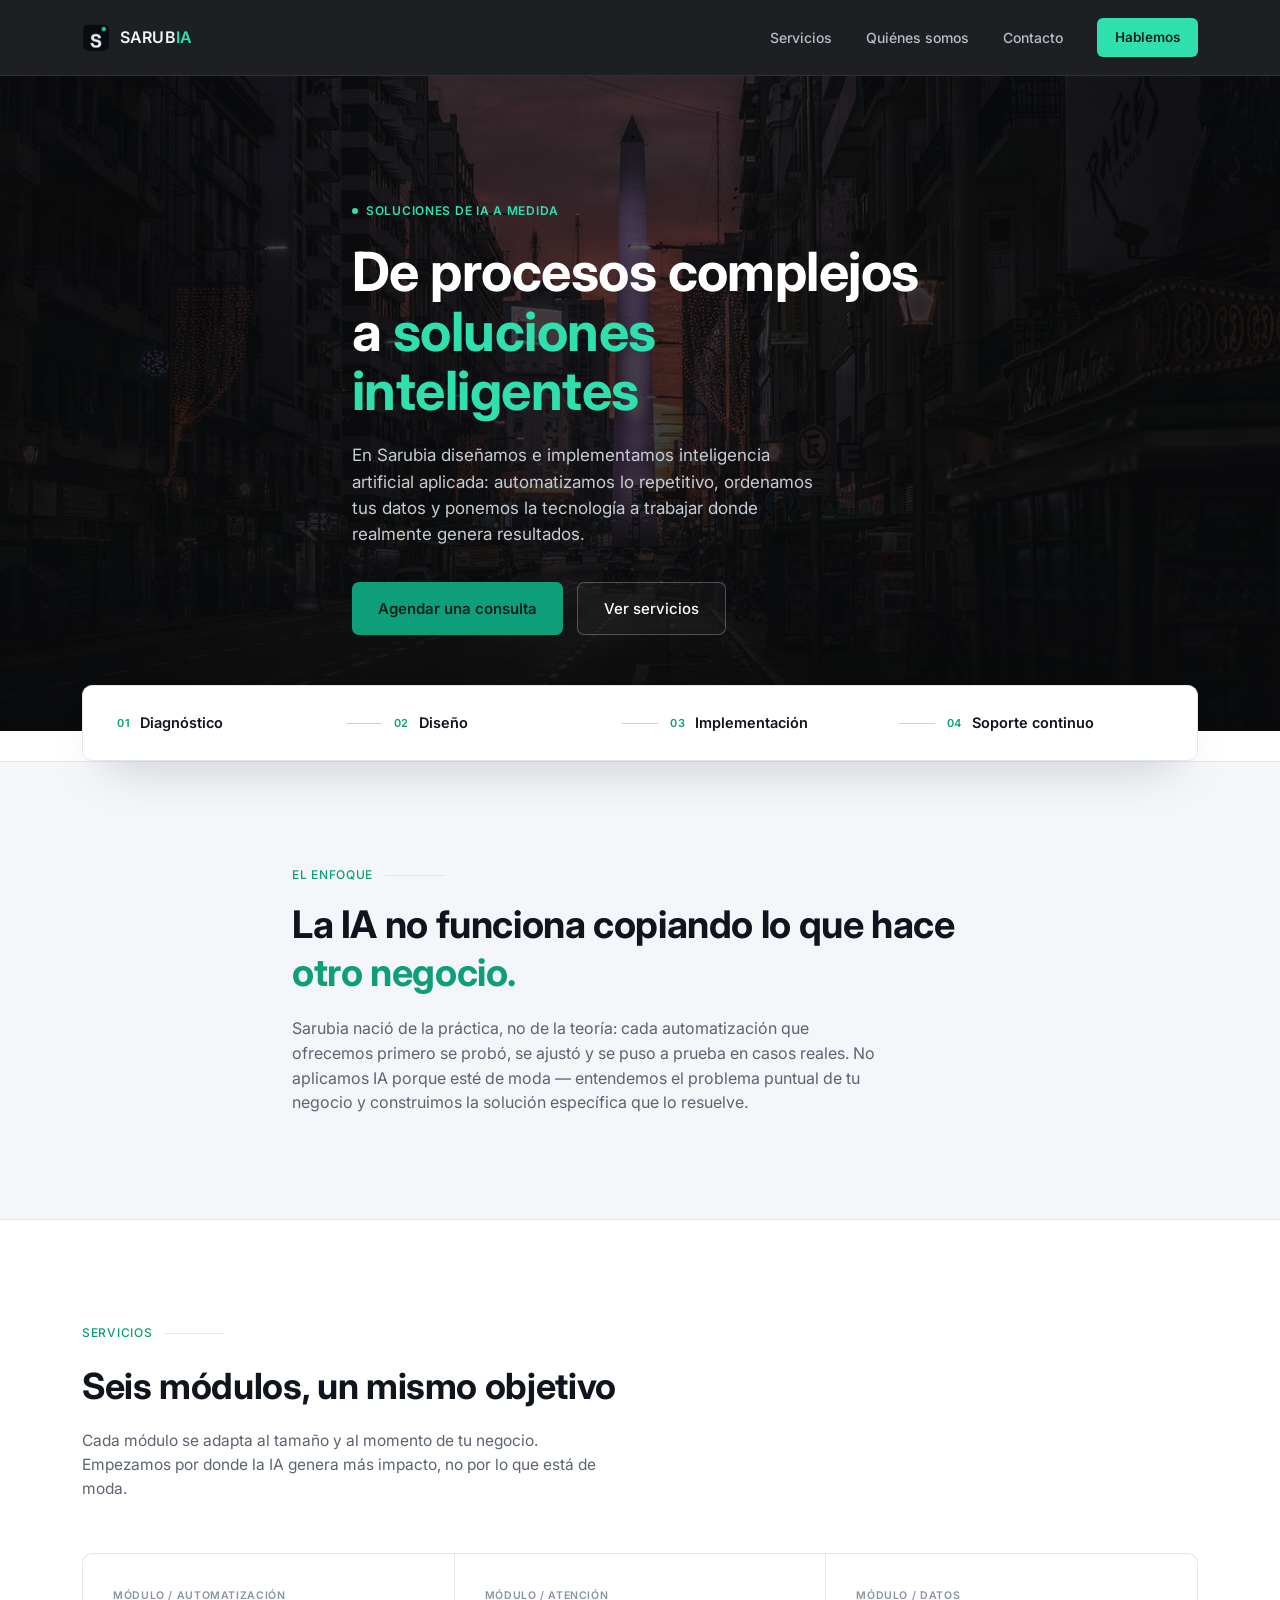
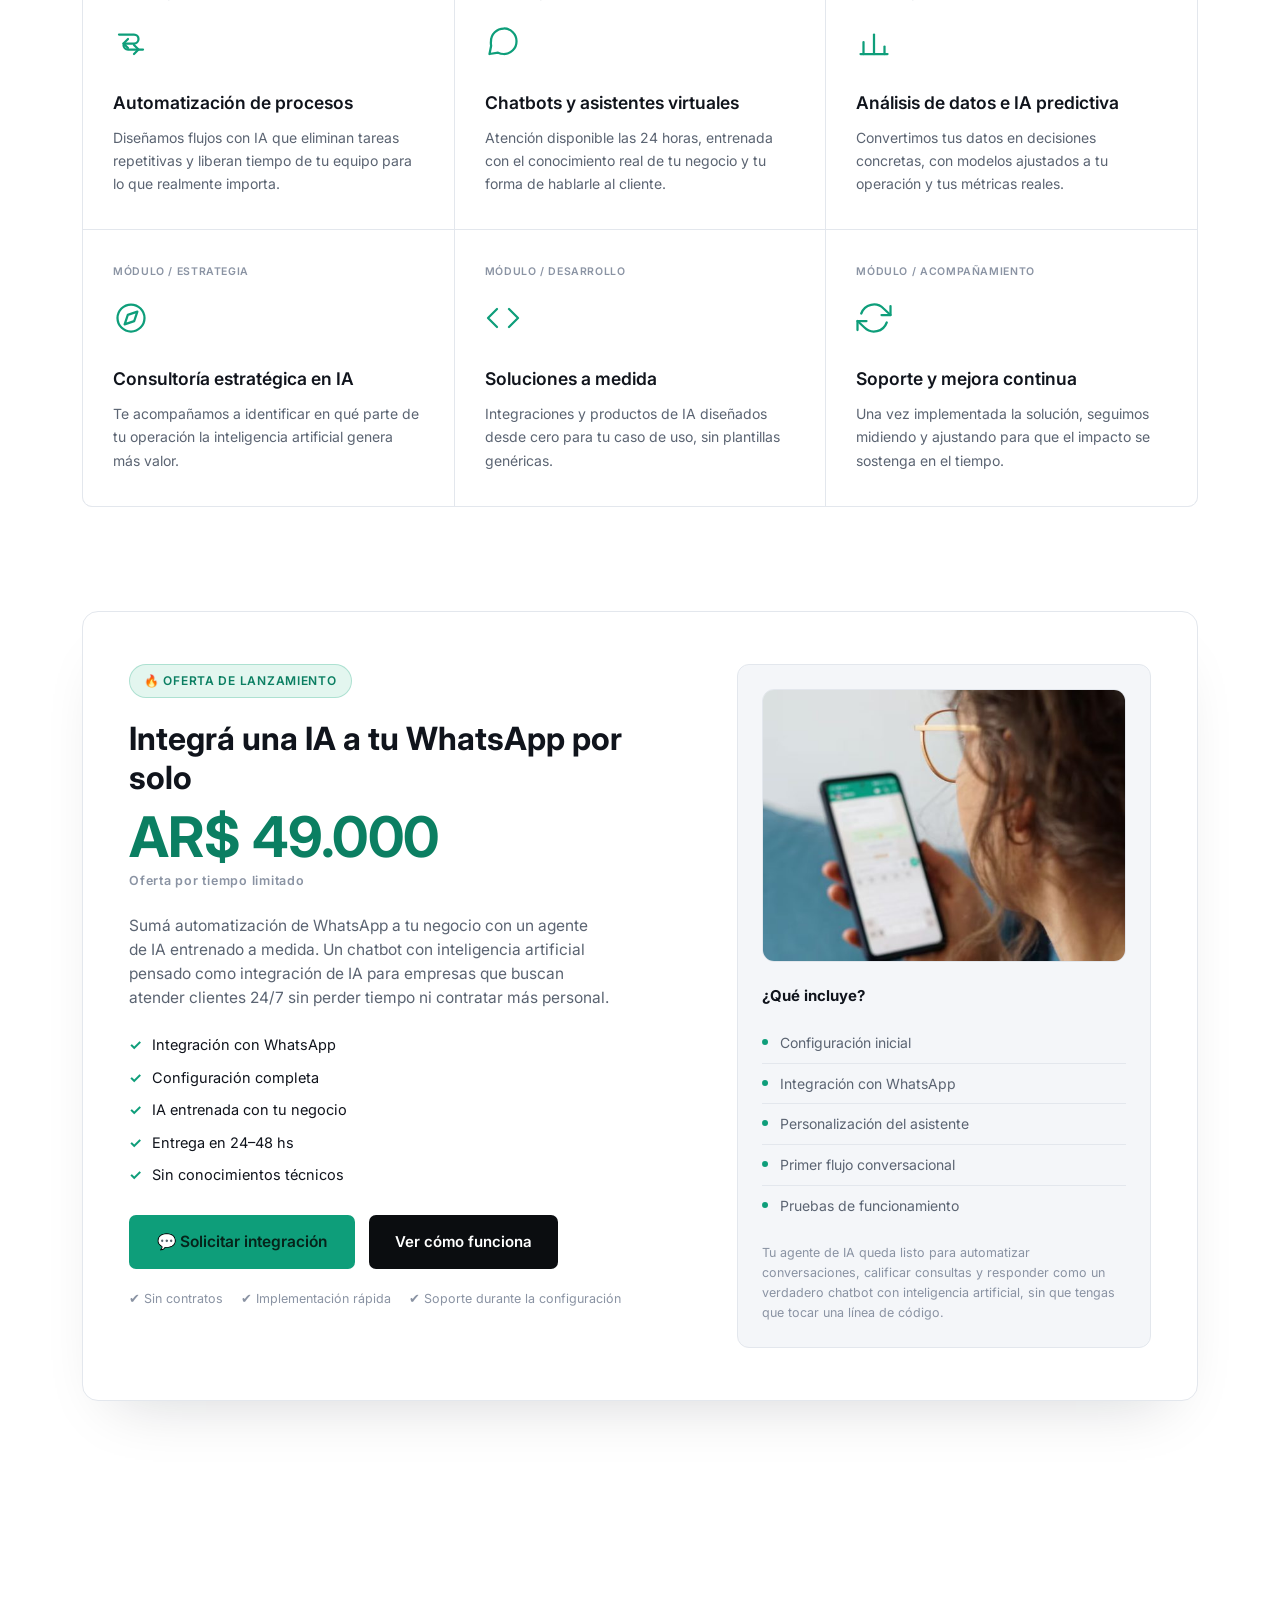
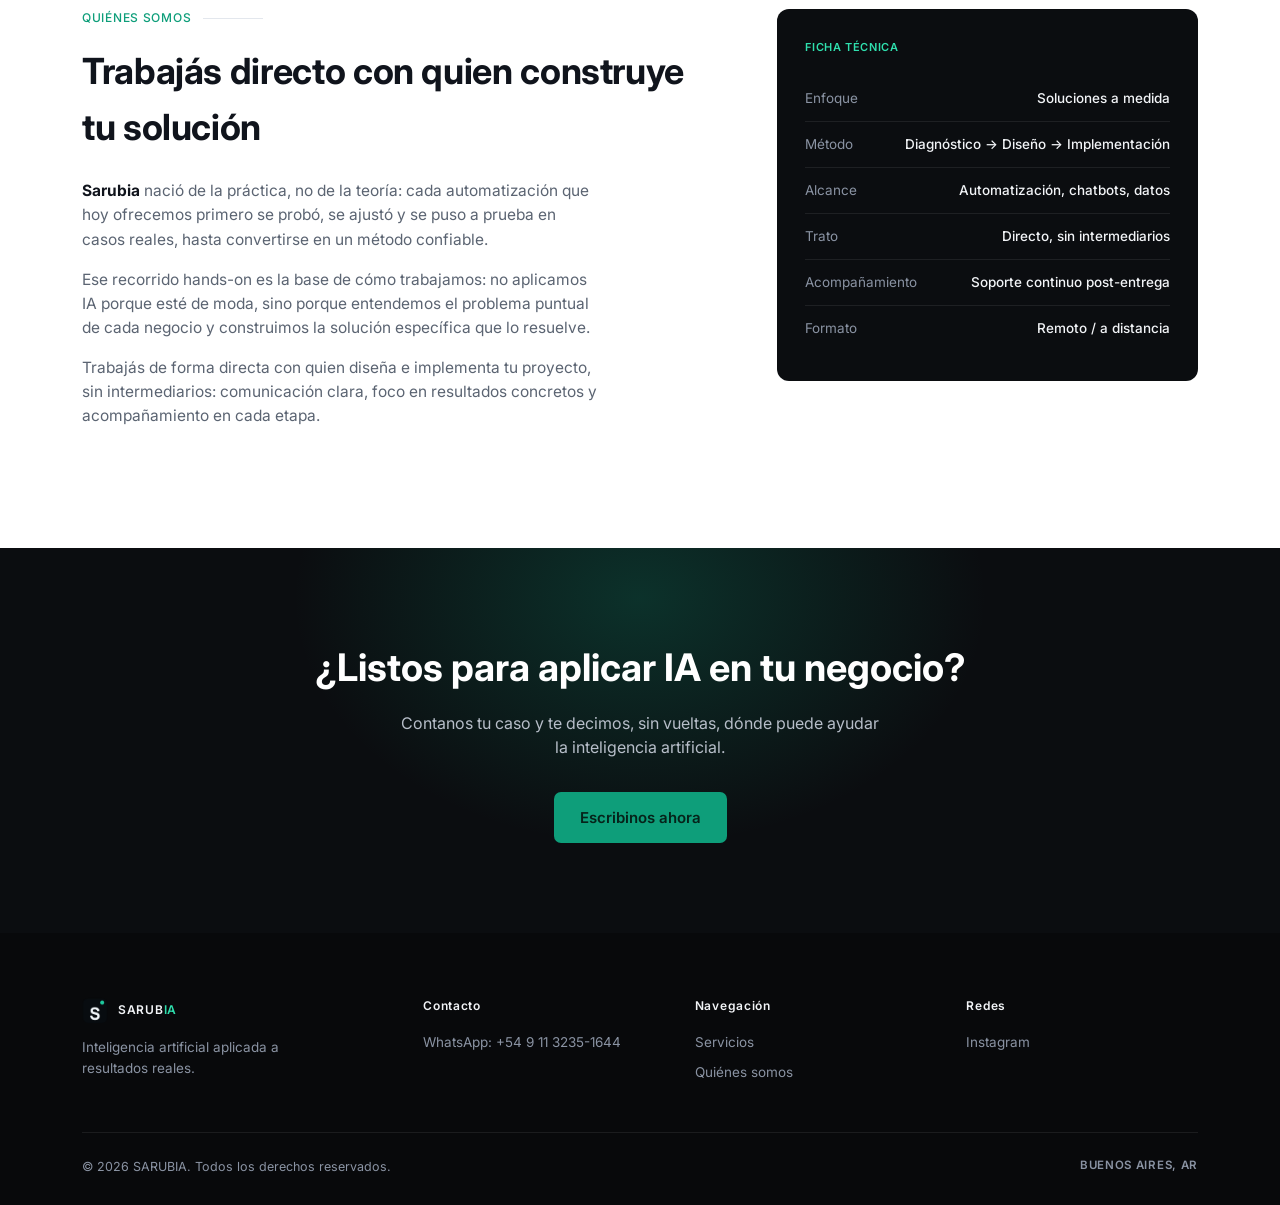
==== index.html @ 3ce68ef0 "Update index.html" ====
<!DOCTYPE html>
<html lang="es">
<head>
<!-- Google Tag Manager -->
<script>(function(w,d,s,l,i){w[l]=w[l]||[];w[l].push({'gtm.start':
new Date().getTime(),event:'gtm.js'});var f=d.getElementsByTagName(s)[0],
j=d.createElement(s),dl=l!='dataLayer'?'&l='+l:'';j.async=true;j.src=
'https://www.googletagmanager.com/gtm.js?id='+i+dl;f.parentNode.insertBefore(j,f);
})(window,document,'script','dataLayer','GTM-PLNK82BD');</script>
<!-- End Google Tag Manager -->
<meta charset="UTF-8">
<meta name="viewport" content="width=device-width, initial-scale=1.0">
<title>SARUBIA — Inteligencia artificial aplicada a resultados reales</title>
<link rel="icon" type="image/png" href="[data-uri]">
<link rel="preconnect" href="https://fonts.googleapis.com">
<link rel="preconnect" href="https://fonts.gstatic.com" crossorigin>
<link href="https://fonts.googleapis.com/css2?family=Inter:wght@400;500;600;700;800&display=swap" rel="stylesheet">
<style>
  :root{
    --bg: #FFFFFF;
    --bg-soft: #F4F6F9;
    --ink: #0B0D10;
    --ink-2: #10131A;
    --text: #10141C;
    --muted: #5B6472;
    --muted-2: #8A93A3;
    --line: #E3E7ED;
    --line-strong: #CDD3DD;
    --accent: #0E9E7A;
    --accent-dark: #0B7F62;
    --accent-soft: #E3F6EF;
    --accent-on-dark: #2FE0AE;
    --radius: 10px;
  }
  *{box-sizing:border-box; margin:0; padding:0;}
  html{scroll-behavior:smooth;}
  body{
    background:var(--bg);
    color:var(--text);
    font-family:'Inter', sans-serif;
    line-height:1.55;
    overflow-x:hidden;
    -webkit-font-smoothing:antialiased;
  }
  .display{font-family:'Inter', sans-serif; font-weight:700;}
  .mono{font-family:'Inter', sans-serif; letter-spacing:0.06em; font-weight:600; font-size:0.92em;}
  a{color:inherit; text-decoration:none;}
  button{font-family:inherit; cursor:pointer;}
  img{max-width:100%; display:block;}

  .wrap{max-width:1180px; margin:0 auto; padding:0 32px; position:relative; z-index:1;}

  :focus-visible{outline:2px solid var(--accent); outline-offset:3px;}

  @media(prefers-reduced-motion: reduce){
    *{animation-duration:0.01ms !important; animation-iteration-count:1 !important; transition-duration:0.01ms !important;}
  }

  /* ===== HEADER ===== */
  header{
    position:sticky; top:0; z-index:50;
    background:rgba(11,13,16,0.92);
    backdrop-filter:blur(10px);
    border-bottom:1px solid rgba(255,255,255,0.08);
  }
  .header-inner{
    display:flex; align-items:center; justify-content:space-between;
    padding:18px 32px; max-width:1180px; margin:0 auto;
  }
  .logo{display:flex; align-items:center; gap:10px;}
  .logo-mark{width:28px; height:28px; flex-shrink:0; border-radius:7px; object-fit:cover; display:block;}
  .logo-text{font-family:'Inter', sans-serif; font-size:16px; font-weight:600; letter-spacing:0.01em; color:#F2F4F7;}
  .logo-text span{color:var(--accent-on-dark);}
  nav{display:flex; gap:34px; align-items:center;}
  nav a{
    font-size:14px; color:#B7BEC9; font-weight:500;
    position:relative; padding:4px 0;
    transition:color 0.2s ease;
  }
  nav a:hover, nav a:focus-visible{color:#fff;}
  nav a::after{
    content:''; position:absolute; left:0; bottom:0; width:0; height:1px;
    background:var(--accent-on-dark); transition:width 0.25s ease;
  }
  nav a:hover::after{width:100%;}
  .nav-cta{
    background:var(--accent-on-dark); color:#06231A !important; font-weight:600;
    padding:9px 18px; border-radius:6px; font-size:13.5px;
  }
  .nav-cta::after{display:none;}
  .nav-cta:hover{background:#5CF0C4;}
  .menu-toggle{display:none; background:none; border:none; color:#fff; padding:4px;}
  .menu-toggle svg{width:22px; height:22px;}

  @media(max-width:860px){
    nav{
      position:fixed; inset:60px 0 0 0; height:calc(100vh - 60px);
      background:#0B0D10; flex-direction:column; justify-content:flex-start;
      padding:36px 32px; gap:24px; transform:translateX(100%);
      transition:transform 0.3s ease; z-index:49;
    }
    nav.open{transform:translateX(0);}
    nav a{font-size:17px;}
    .nav-cta{align-self:flex-start;}
    .menu-toggle{display:block;}
  }

  /* ===== HERO ===== */
  .hero{
    position:relative;
    padding:120px 0 96px;
    overflow:hidden;
    color:#fff;
  }
  .hero-bg{position:absolute; inset:0; z-index:0; overflow:hidden;}
  .hero-bg .skyline{
    position:absolute; inset:0; width:100%; height:100%;
    object-fit:cover; object-position:center 34%;
  }
  .hero-overlay{
    position:absolute; inset:0;
    background:
      linear-gradient(180deg, rgba(8,9,11,0.55) 0%, rgba(8,9,11,0.72) 55%, rgba(8,9,11,0.94) 100%),
      linear-gradient(100deg, rgba(8,9,11,0.55) 0%, rgba(8,9,11,0.15) 45%, rgba(8,9,11,0.5) 100%);
  }
  .hero-inner{position:relative; z-index:1; max-width:640px;}
  .eyebrow{
    display:inline-flex; align-items:center; gap:8px;
    font-size:12px; color:var(--accent-on-dark); margin-bottom:22px;
    text-transform:uppercase;
  }
  .eyebrow .dot{width:6px; height:6px; border-radius:50%; background:var(--accent-on-dark); animation:pulse 2s infinite;}
  @keyframes pulse{0%,100%{opacity:1;} 50%{opacity:0.3;}}
  h1{
    font-family:'Inter', sans-serif;
    font-size:clamp(32px, 4.6vw, 54px);
    font-weight:700; line-height:1.1; letter-spacing:-0.01em;
    margin-bottom:22px;
  }
  h1 .accent{color:var(--accent-on-dark);}
  .hero-sub{
    font-size:17px; color:#C7CCD4; max-width:480px; margin-bottom:34px;
  }
  .hero-actions{display:flex; gap:14px; flex-wrap:wrap;}
  .btn-primary{
    background:var(--accent); color:#06231A; font-weight:600; font-size:15px;
    padding:14px 26px; border:none; border-radius:7px;
    transition:transform 0.2s ease, background 0.2s ease;
    display:inline-flex; align-items:center;
  }
  .btn-primary:hover{background:var(--accent-on-dark); transform:translateY(-1px);}
  .btn-secondary{
    border:1px solid rgba(255,255,255,0.25); color:#fff; font-size:15px; font-weight:500;
    padding:14px 26px; border-radius:7px; background:rgba(255,255,255,0.03);
    transition:border-color 0.2s ease, background 0.2s ease;
  }
  .btn-secondary:hover{border-color:var(--accent-on-dark); background:rgba(255,255,255,0.08);}
  .btn-dark{
    background:var(--ink); color:#fff; font-weight:600; font-size:15px;
    padding:14px 26px; border:none; border-radius:7px;
    transition:transform 0.2s ease, background 0.2s ease;
    display:inline-flex; align-items:center;
  }
  .btn-dark:hover{background:#1C2029; transform:translateY(-1px);}

  /* ===== PROCESS STRIP (signature element) ===== */
  .process-strip{
    position:relative; z-index:2;
    margin-top:-46px; margin-bottom:0;
    background:#fff; border:1px solid var(--line);
    border-radius:var(--radius);
    box-shadow:0 24px 50px -24px rgba(10,15,25,0.25);
    padding:26px 34px;
    display:flex; align-items:center; justify-content:space-between; gap:12px;
    flex-wrap:wrap;
  }
  .process-step{display:flex; align-items:center; gap:10px; flex:1; min-width:140px;}
  .step-idx{font-size:11px; color:var(--accent); flex-shrink:0;}
  .step-label{font-size:14.5px; font-weight:600; color:var(--text);}
  .process-line{flex:0 0 auto; width:36px; height:1px; background:var(--line-strong);}
  @media(max-width:760px){
    .process-strip{flex-direction:column; align-items:flex-start; margin-top:-30px;}
    .process-line{display:none;}
  }

  /* ===== SECTION GENERIC ===== */
  .section{padding:104px 0;}
  .section-head{margin-bottom:52px; max-width:640px;}
  .label-row{display:flex; align-items:center; gap:12px; margin-bottom:16px;}
  .label-row .idx{font-size:12px; color:var(--accent); font-weight:500;}
  .label-row .rule{flex:1; height:1px; background:var(--line); max-width:60px;}
  .section-title{font-family:'Inter', sans-serif; font-size:clamp(26px,3.2vw,36px); font-weight:700; letter-spacing:-0.01em;}
  .section-desc{color:var(--muted); font-size:15.5px; margin-top:14px; max-width:520px;}

  /* ===== BRIDGE / PROBLEM STATEMENT ===== */
  .bridge{background:var(--bg-soft); border-top:1px solid var(--line); border-bottom:1px solid var(--line);}
  .bridge-inner{max-width:760px;}
  .bridge-title{
    font-family:'Inter', sans-serif;
    font-size:clamp(24px, 3.4vw, 38px); font-weight:700; line-height:1.25;
    letter-spacing:-0.01em; margin-bottom:20px;
  }
  .bridge-title .accent{color:var(--accent);}
  .bridge-desc{color:var(--muted); font-size:16px; max-width:600px;}

  /* ===== SERVICIOS (module grid) ===== */
  .modules{
    display:grid; grid-template-columns:repeat(3, 1fr); gap:1px;
    background:var(--line); border:1px solid var(--line); border-radius:var(--radius); overflow:hidden;
  }
  .module{
    background:#fff; padding:34px 30px;
    transition:background 0.25s ease;
  }
  .module:hover{background:var(--bg-soft);}
  .module-tag{font-size:10.5px; color:var(--muted-2); margin-bottom:20px; display:block;}
  .module-icon{width:36px; height:36px; margin-bottom:22px; color:var(--accent); stroke-width:1.5;}
  .module h3{font-family:'Inter', sans-serif; font-size:17.5px; font-weight:600; margin-bottom:10px;}
  .module p{font-size:14px; color:var(--muted); line-height:1.65;}
  @media(max-width:860px){.modules{grid-template-columns:1fr 1fr;}}
  @media(max-width:560px){.modules{grid-template-columns:1fr;}}

  /* ===== PROMO ===== */
  .promo-card{
    position:relative;
    border-radius:16px;
    padding:52px 46px;
    background:#fff;
    border:1px solid var(--line);
    box-shadow:0 30px 60px -32px rgba(10,15,25,0.18);
    overflow:hidden;
  }
  .promo-inner{position:relative; z-index:1; display:grid; grid-template-columns:1.15fr 0.85fr; gap:48px; align-items:start;}
  .promo-badge{
    display:inline-flex; align-items:center; gap:8px;
    background:var(--accent-soft); border:1px solid rgba(14,158,122,0.25);
    color:var(--accent-dark); font-size:12px; padding:7px 14px; border-radius:100px;
    margin-bottom:22px;
  }
  .promo-title{
    font-family:'Inter', sans-serif; font-weight:700;
    font-size:clamp(22px, 2.8vw, 32px); line-height:1.2; margin-bottom:6px;
  }
  .promo-price{
    display:block; margin-top:12px;
    font-family:'Inter', sans-serif;
    font-size:clamp(38px, 5vw, 56px); font-weight:700; color:var(--accent-dark);
    letter-spacing:-0.01em; line-height:1;
  }
  .promo-price-tag{font-size:12.5px; color:var(--muted-2); margin-bottom:24px; display:block; margin-top:6px;}
  .promo-sub{color:var(--muted); font-size:15.5px; max-width:480px; margin-bottom:24px;}
  .promo-benefits{list-style:none; margin-bottom:28px;}
  .promo-benefits li{
    display:flex; align-items:baseline; gap:10px;
    font-size:14.5px; color:var(--text); margin-bottom:10px;
  }
  .promo-benefits li::before{content:'✓'; color:var(--accent); font-weight:700;}
  .promo-actions{display:flex; gap:14px; flex-wrap:wrap; margin-bottom:20px;}
  .promo-btn{font-size:15.5px; padding:15px 28px;}
  .promo-btn:hover{transform:translateY(-2px);}
  .promo-micro{display:flex; gap:18px; flex-wrap:wrap; font-size:12.5px; color:var(--muted-2);}
  .promo-photo-wrap{
    border-radius:12px; overflow:hidden; border:1px solid var(--line); margin-bottom:22px;
    aspect-ratio:4/3;
  }
  .promo-photo{width:100%; height:100%; object-fit:cover; object-position:30% 40%;}
  .promo-includes{
    background:var(--bg-soft); border:1px solid var(--line); border-radius:12px;
    padding:24px 24px;
  }
  .promo-includes h3{font-family:'Inter', sans-serif; font-size:15px; margin-bottom:16px;}
  .promo-includes ul{list-style:none;}
  .promo-includes li{
    font-size:14px; color:var(--muted); padding:9px 0; border-bottom:1px solid var(--line);
    position:relative; padding-left:18px;
  }
  .promo-includes li:last-child{border-bottom:none;}
  .promo-includes li::before{
    content:''; position:absolute; left:0; top:16px; width:6px; height:6px;
    border-radius:50%; background:var(--accent);
  }
  .promo-seo{font-size:12.5px; color:var(--muted-2); margin-top:18px; line-height:1.6;}
  @media(max-width:860px){
    .promo-inner{grid-template-columns:1fr;}
    .promo-card{padding:34px 24px;}
  }

  /* ===== QUIENES SOMOS ===== */
  .about-grid{display:grid; grid-template-columns:1.2fr 0.8fr; gap:64px; align-items:start;}
  .about-text p{color:var(--muted); font-size:15.5px; margin-bottom:16px; max-width:520px;}
  .about-text strong{color:var(--text);}
  .spec-plate{
    background:var(--ink); color:#E7E9EE; border-radius:12px; padding:30px 28px;
  }
  .spec-head{font-size:11px; color:var(--accent-on-dark); margin-bottom:20px;}
  .spec-row{
    display:flex; justify-content:space-between; gap:16px;
    padding:12px 0; border-bottom:1px solid rgba(255,255,255,0.08);
    font-size:13.5px;
  }
  .spec-row:last-child{border-bottom:none;}
  .spec-row .k{color:#8A93A3;}
  .spec-row .v{color:#F2F4F7; text-align:right; font-weight:500;}
  @media(max-width:860px){.about-grid{grid-template-columns:1fr;}}

  /* ===== CTA BAND ===== */
  .cta-band{
    background:var(--ink); color:#fff; padding:90px 0; text-align:center;
    position:relative; overflow:hidden;
  }
  .cta-band::before{
    content:''; position:absolute; top:-200px; left:50%; transform:translateX(-50%);
    width:700px; height:500px;
    background:radial-gradient(ellipse, rgba(14,158,122,0.25) 0%, transparent 70%);
    pointer-events:none;
  }
  .cta-band .wrap{position:relative; z-index:1;}
  .cta-band h2{font-family:'Inter', sans-serif; font-size:clamp(26px,3.4vw,38px); font-weight:700; margin-bottom:14px;}
  .cta-band p{color:#B7BEC9; font-size:16px; margin-bottom:32px; max-width:480px; margin-left:auto; margin-right:auto;}

  /* ===== FOOTER ===== */
  footer{background:#08090B; color:#8A93A3; padding:64px 0 28px; font-size:13.5px;}
  .footer-grid{display:grid; grid-template-columns:1.3fr 1fr 1fr 1fr; gap:40px; padding-bottom:40px; border-bottom:1px solid rgba(255,255,255,0.08);}
  .footer-col h4{font-size:12px; color:#F2F4F7; margin-bottom:16px; letter-spacing:0.06em;}
  .footer-col a, .footer-col p{display:block; color:#8A93A3; margin-bottom:10px; line-height:1.5;}
  .footer-col a:hover{color:#fff;}
  .footer-bottom{display:flex; justify-content:space-between; flex-wrap:wrap; gap:12px; padding-top:24px; font-size:12.5px;}
  @media(max-width:760px){.footer-grid{grid-template-columns:1fr 1fr;}}
</style>
</head>
<body>
<!-- Google Tag Manager (noscript) -->
<noscript><iframe src="https://www.googletagmanager.com/ns.html?id=GTM-PLNK82BD"
height="0" width="0" style="display:none;visibility:hidden"></iframe></noscript>
<!-- End Google Tag Manager (noscript) -->

<header>
  <div class="header-inner">
    <a href="#top" class="logo">
      <img class="logo-mark" src="[data-uri]" alt="Logo SARUBIA">
      <span class="logo-text">SARUB<span>IA</span></span>
    </a>
    <button class="menu-toggle" id="menuToggle" aria-label="Abrir menú" aria-expanded="false">
      <svg viewBox="0 0 24 24" fill="none" stroke="currentColor" stroke-width="2" stroke-linecap="round"><line x1="3" y1="6" x2="21" y2="6"/><line x1="3" y1="12" x2="21" y2="12"/><line x1="3" y1="18" x2="21" y2="18"/></svg>
    </button>
    <nav id="mainNav">
      <a href="#servicios">Servicios</a>
      <a href="#nosotros">Quiénes somos</a>
      <a href="#contacto">Contacto</a>
      <a href="#contacto" class="nav-cta">Hablemos</a>
    </nav>
  </div>
</header>

<main id="top">

  <!-- HERO -->
  <section class="hero">
    <div class="hero-bg" aria-hidden="true">
      <img class="skyline" src="[data-uri]" alt="Buenos Aires - Obelisco al atardecer">
      <div class="hero-overlay"></div>
    </div>
    <div class="wrap hero-inner">
      <div class="eyebrow mono"><span class="dot"></span> SOLUCIONES DE IA A MEDIDA</div>
      <h1>De procesos complejos a <span class="accent">soluciones inteligentes</span></h1>
      <p class="hero-sub">En Sarubia diseñamos e implementamos inteligencia artificial aplicada: automatizamos lo repetitivo, ordenamos tus datos y ponemos la tecnología a trabajar donde realmente genera resultados.</p>
      <div class="hero-actions">
        <a href="https://wa.me/5491132351644" target="_blank" rel="noopener" class="btn-primary">Agendar una consulta</a>
        <a href="#servicios" class="btn-secondary">Ver servicios</a>
      </div>
    </div>
  </section>

  <!-- PROCESS STRIP -->
  <div class="wrap">
    <div class="process-strip">
      <div class="process-step"><span class="step-idx mono">01</span><span class="step-label">Diagnóstico</span></div>
      <div class="process-line"></div>
      <div class="process-step"><span class="step-idx mono">02</span><span class="step-label">Diseño</span></div>
      <div class="process-line"></div>
      <div class="process-step"><span class="step-idx mono">03</span><span class="step-label">Implementación</span></div>
      <div class="process-line"></div>
      <div class="process-step"><span class="step-idx mono">04</span><span class="step-label">Soporte continuo</span></div>
    </div>
  </div>

  <!-- BRIDGE / PROBLEM -->
  <section class="section bridge">
    <div class="wrap bridge-inner">
      <div class="label-row"><span class="idx mono">EL ENFOQUE</span><div class="rule"></div></div>
      <h2 class="bridge-title">La IA no funciona copiando lo que hace <span class="accent">otro negocio.</span></h2>
      <p class="bridge-desc">Sarubia nació de la práctica, no de la teoría: cada automatización que ofrecemos primero se probó, se ajustó y se puso a prueba en casos reales. No aplicamos IA porque esté de moda — entendemos el problema puntual de tu negocio y construimos la solución específica que lo resuelve.</p>
    </div>
  </section>

  <!-- SERVICIOS -->
  <section class="section" id="servicios">
    <div class="wrap">
      <div class="section-head">
        <div class="label-row"><span class="idx mono">SERVICIOS</span><div class="rule"></div></div>
        <h2 class="section-title">Seis módulos, un mismo objetivo</h2>
        <p class="section-desc">Cada módulo se adapta al tamaño y al momento de tu negocio. Empezamos por donde la IA genera más impacto, no por lo que está de moda.</p>
      </div>

      <div class="modules">
        <div class="module">
          <span class="module-tag mono">MÓDULO / AUTOMATIZACIÓN</span>
          <svg class="module-icon" viewBox="0 0 24 24" fill="none" stroke="currentColor"><path d="M4 7h10a3 3 0 0 1 3 3v0a3 3 0 0 1-3 3H7" stroke-linecap="round"/><polyline points="10 10 7 13 10 16" stroke-linecap="round" stroke-linejoin="round"/><path d="M20 17H10a3 3 0 0 1-3-3v0" stroke-linecap="round"/><polyline points="14 20 17 17 14 14" stroke-linecap="round" stroke-linejoin="round"/></svg>
          <h3>Automatización de procesos</h3>
          <p>Diseñamos flujos con IA que eliminan tareas repetitivas y liberan tiempo de tu equipo para lo que realmente importa.</p>
        </div>
        <div class="module">
          <span class="module-tag mono">MÓDULO / ATENCIÓN</span>
          <svg class="module-icon" viewBox="0 0 24 24" fill="none" stroke="currentColor"><path d="M21 11.5a8.38 8.38 0 0 1-8.5 8.5 8.5 8.5 0 0 1-3.8-.9L3 20l1.1-5.5A8.38 8.38 0 0 1 4 11.5 8.5 8.5 0 0 1 12.5 3a8.38 8.38 0 0 1 8.5 8.5z" stroke-linecap="round" stroke-linejoin="round"/></svg>
          <h3>Chatbots y asistentes virtuales</h3>
          <p>Atención disponible las 24 horas, entrenada con el conocimiento real de tu negocio y tu forma de hablarle al cliente.</p>
        </div>
        <div class="module">
          <span class="module-tag mono">MÓDULO / DATOS</span>
          <svg class="module-icon" viewBox="0 0 24 24" fill="none" stroke="currentColor" stroke-linecap="round" stroke-linejoin="round"><line x1="5" y1="20" x2="5" y2="12"/><line x1="12" y1="20" x2="12" y2="7"/><line x1="19" y1="20" x2="19" y2="15"/><line x1="3" y1="20" x2="21" y2="20"/></svg>
          <h3>Análisis de datos e IA predictiva</h3>
          <p>Convertimos tus datos en decisiones concretas, con modelos ajustados a tu operación y tus métricas reales.</p>
        </div>
        <div class="module">
          <span class="module-tag mono">MÓDULO / ESTRATEGIA</span>
          <svg class="module-icon" viewBox="0 0 24 24" fill="none" stroke="currentColor" stroke-linecap="round" stroke-linejoin="round"><circle cx="12" cy="12" r="9"/><polygon points="16.24 7.76 14.12 14.12 7.76 16.24 9.88 9.88 16.24 7.76"/></svg>
          <h3>Consultoría estratégica en IA</h3>
          <p>Te acompañamos a identificar en qué parte de tu operación la inteligencia artificial genera más valor.</p>
        </div>
        <div class="module">
          <span class="module-tag mono">MÓDULO / DESARROLLO</span>
          <svg class="module-icon" viewBox="0 0 24 24" fill="none" stroke="currentColor" stroke-linecap="round" stroke-linejoin="round"><polyline points="16 18 22 12 16 6"/><polyline points="8 6 2 12 8 18"/></svg>
          <h3>Soluciones a medida</h3>
          <p>Integraciones y productos de IA diseñados desde cero para tu caso de uso, sin plantillas genéricas.</p>
        </div>
        <div class="module">
          <span class="module-tag mono">MÓDULO / ACOMPAÑAMIENTO</span>
          <svg class="module-icon" viewBox="0 0 24 24" fill="none" stroke="currentColor" stroke-linecap="round" stroke-linejoin="round"><polyline points="23 4 23 10 17 10"/><polyline points="1 20 1 14 7 14"/><path d="M3.51 9a9 9 0 0 1 14.85-3.36L23 10M1 14l4.64 4.36A9 9 0 0 0 20.49 15"/></svg>
          <h3>Soporte y mejora continua</h3>
          <p>Una vez implementada la solución, seguimos midiendo y ajustando para que el impacto se sostenga en el tiempo.</p>
        </div>
      </div>
    </div>
  </section>

  <!-- PROMO -->
  <section class="section promo" id="promo" style="padding-top:0;">
    <div class="wrap">
      <div class="promo-card">
        <div class="promo-inner">
          <div>
            <div class="promo-badge mono">🔥 OFERTA DE LANZAMIENTO</div>
            <h2 class="promo-title">Integrá una IA a tu WhatsApp por solo</h2>
            <span class="promo-price">AR$ 49.000</span>
            <span class="promo-price-tag mono">Oferta por tiempo limitado</span>
            <p class="promo-sub">Sumá automatización de WhatsApp a tu negocio con un agente de IA entrenado a medida. Un chatbot con inteligencia artificial pensado como integración de IA para empresas que buscan atender clientes 24/7 sin perder tiempo ni contratar más personal.</p>
            <ul class="promo-benefits">
              <li>Integración con WhatsApp</li>
              <li>Configuración completa</li>
              <li>IA entrenada con tu negocio</li>
              <li>Entrega en 24–48 hs</li>
              <li>Sin conocimientos técnicos</li>
            </ul>
            <div class="promo-actions">
              <a href="https://wa.me/5491132351644" class="btn-primary promo-btn" target="_blank" rel="noopener">💬 Solicitar integración</a>
              <a href="#servicios" class="btn-dark">Ver cómo funciona</a>
            </div>
            <div class="promo-micro">
              <span>✔ Sin contratos</span>
              <span>✔ Implementación rápida</span>
              <span>✔ Soporte durante la configuración</span>
            </div>
          </div>
          <div class="promo-includes">
            <div class="promo-photo-wrap">
              <img class="promo-photo" src="[data-uri]" alt="Persona usando el agente de IA de Sarubia en WhatsApp">
            </div>
            <h3>¿Qué incluye?</h3>
            <ul>
              <li>Configuración inicial</li>
              <li>Integración con WhatsApp</li>
              <li>Personalización del asistente</li>
              <li>Primer flujo conversacional</li>
              <li>Pruebas de funcionamiento</li>
            </ul>
            <p class="promo-seo">Tu agente de IA queda listo para automatizar conversaciones, calificar consultas y responder como un verdadero chatbot con inteligencia artificial, sin que tengas que tocar una línea de código.</p>
          </div>
        </div>
      </div>
    </div>
  </section>

  <!-- QUIENES SOMOS -->
  <section class="section" id="nosotros">
    <div class="wrap about-grid">
      <div>
        <div class="label-row"><span class="idx mono">QUIÉNES SOMOS</span><div class="rule"></div></div>
        <h2 class="section-title" style="margin-bottom:24px;">Trabajás directo con quien construye tu solución</h2>
        <div class="about-text">
          <p><strong>Sarubia</strong> nació de la práctica, no de la teoría: cada automatización que hoy ofrecemos primero se probó, se ajustó y se puso a prueba en casos reales, hasta convertirse en un método confiable.</p>
          <p>Ese recorrido hands-on es la base de cómo trabajamos: no aplicamos IA porque esté de moda, sino porque entendemos el problema puntual de cada negocio y construimos la solución específica que lo resuelve.</p>
          <p>Trabajás de forma directa con quien diseña e implementa tu proyecto, sin intermediarios: comunicación clara, foco en resultados concretos y acompañamiento en cada etapa.</p>
        </div>
      </div>
      <div class="spec-plate">
        <div class="spec-head mono">FICHA TÉCNICA</div>
        <div class="spec-row"><span class="k">Enfoque</span><span class="v">Soluciones a medida</span></div>
        <div class="spec-row"><span class="k">Método</span><span class="v">Diagnóstico → Diseño → Implementación</span></div>
        <div class="spec-row"><span class="k">Alcance</span><span class="v">Automatización, chatbots, datos</span></div>
        <div class="spec-row"><span class="k">Trato</span><span class="v">Directo, sin intermediarios</span></div>
        <div class="spec-row"><span class="k">Acompañamiento</span><span class="v">Soporte continuo post-entrega</span></div>
        <div class="spec-row"><span class="k">Formato</span><span class="v">Remoto / a distancia</span></div>
      </div>
    </div>
  </section>

  <!-- CTA -->
  <section class="cta-band" id="contacto-cta">
    <div class="wrap">
      <h2>¿Listos para aplicar IA en tu negocio?</h2>
      <p>Contanos tu caso y te decimos, sin vueltas, dónde puede ayudar la inteligencia artificial.</p>
      <a href="https://wa.me/5491132351644" target="_blank" rel="noopener" class="btn-primary">Escribinos ahora</a>
    </div>
  </section>

  <!-- CONTACTO / FOOTER -->
  <footer id="contacto">
    <div class="wrap">
      <div class="footer-grid">
        <div class="footer-col">
          <div style="display:flex; align-items:center; gap:10px; margin-bottom:14px;">
            <img src="[data-uri]" alt="Logo SARUBIA" style="width:26px; height:26px; border-radius:6px; object-fit:cover;">
            <h4 class="mono" style="margin:0;">SARUB<span style="color:var(--accent-on-dark);">IA</span></h4>
          </div>
          <p style="max-width:220px;">Inteligencia artificial aplicada a resultados reales.</p>
        </div>
        <div class="footer-col">
          <h4 class="mono">Contacto</h4>
          <a href="https://wa.me/5491132351644" target="_blank" rel="noopener">WhatsApp: +54 9 11 3235-1644</a>
        </div>
        <div class="footer-col">
          <h4 class="mono">Navegación</h4>
          <a href="#servicios">Servicios</a>
          <a href="#nosotros">Quiénes somos</a>
        </div>
        <div class="footer-col">
          <h4 class="mono">Redes</h4>
          <a href="https://www.instagram.com/sarubi_ai_solutions" target="_blank" rel="noopener">Instagram</a>
        </div>
      </div>
      <div class="footer-bottom">
        <span>© 2026 SARUBIA. Todos los derechos reservados.</span>
        <span class="mono">BUENOS AIRES, AR</span>
      </div>
    </div>
  </footer>

</main>

<script>
  const toggle = document.getElementById('menuToggle');
  const nav = document.getElementById('mainNav');
  toggle.addEventListener('click', () => {
    nav.classList.toggle('open');
    const expanded = nav.classList.contains('open');
    toggle.setAttribute('aria-expanded', expanded);
  });
  nav.querySelectorAll('a').forEach(a => a.addEventListener('click', () => nav.classList.remove('open')));
</script>

</body>
</html>
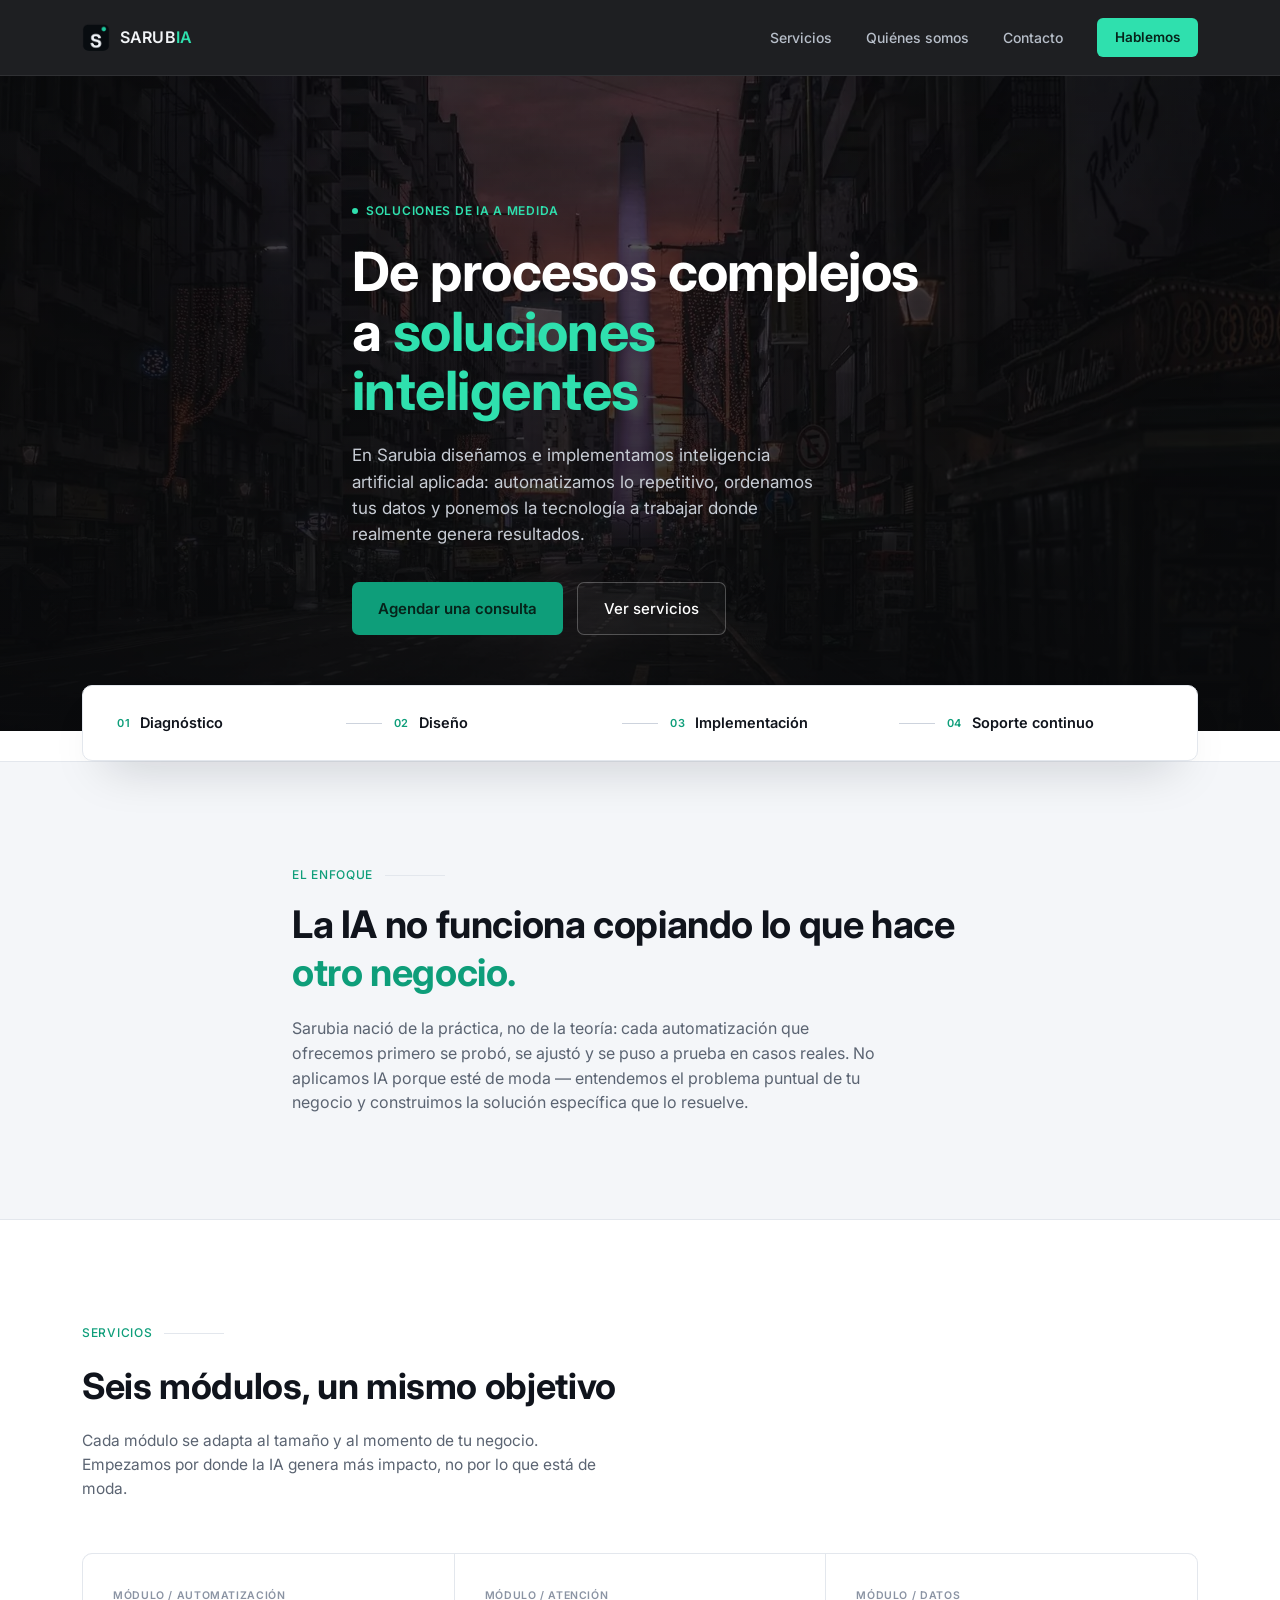
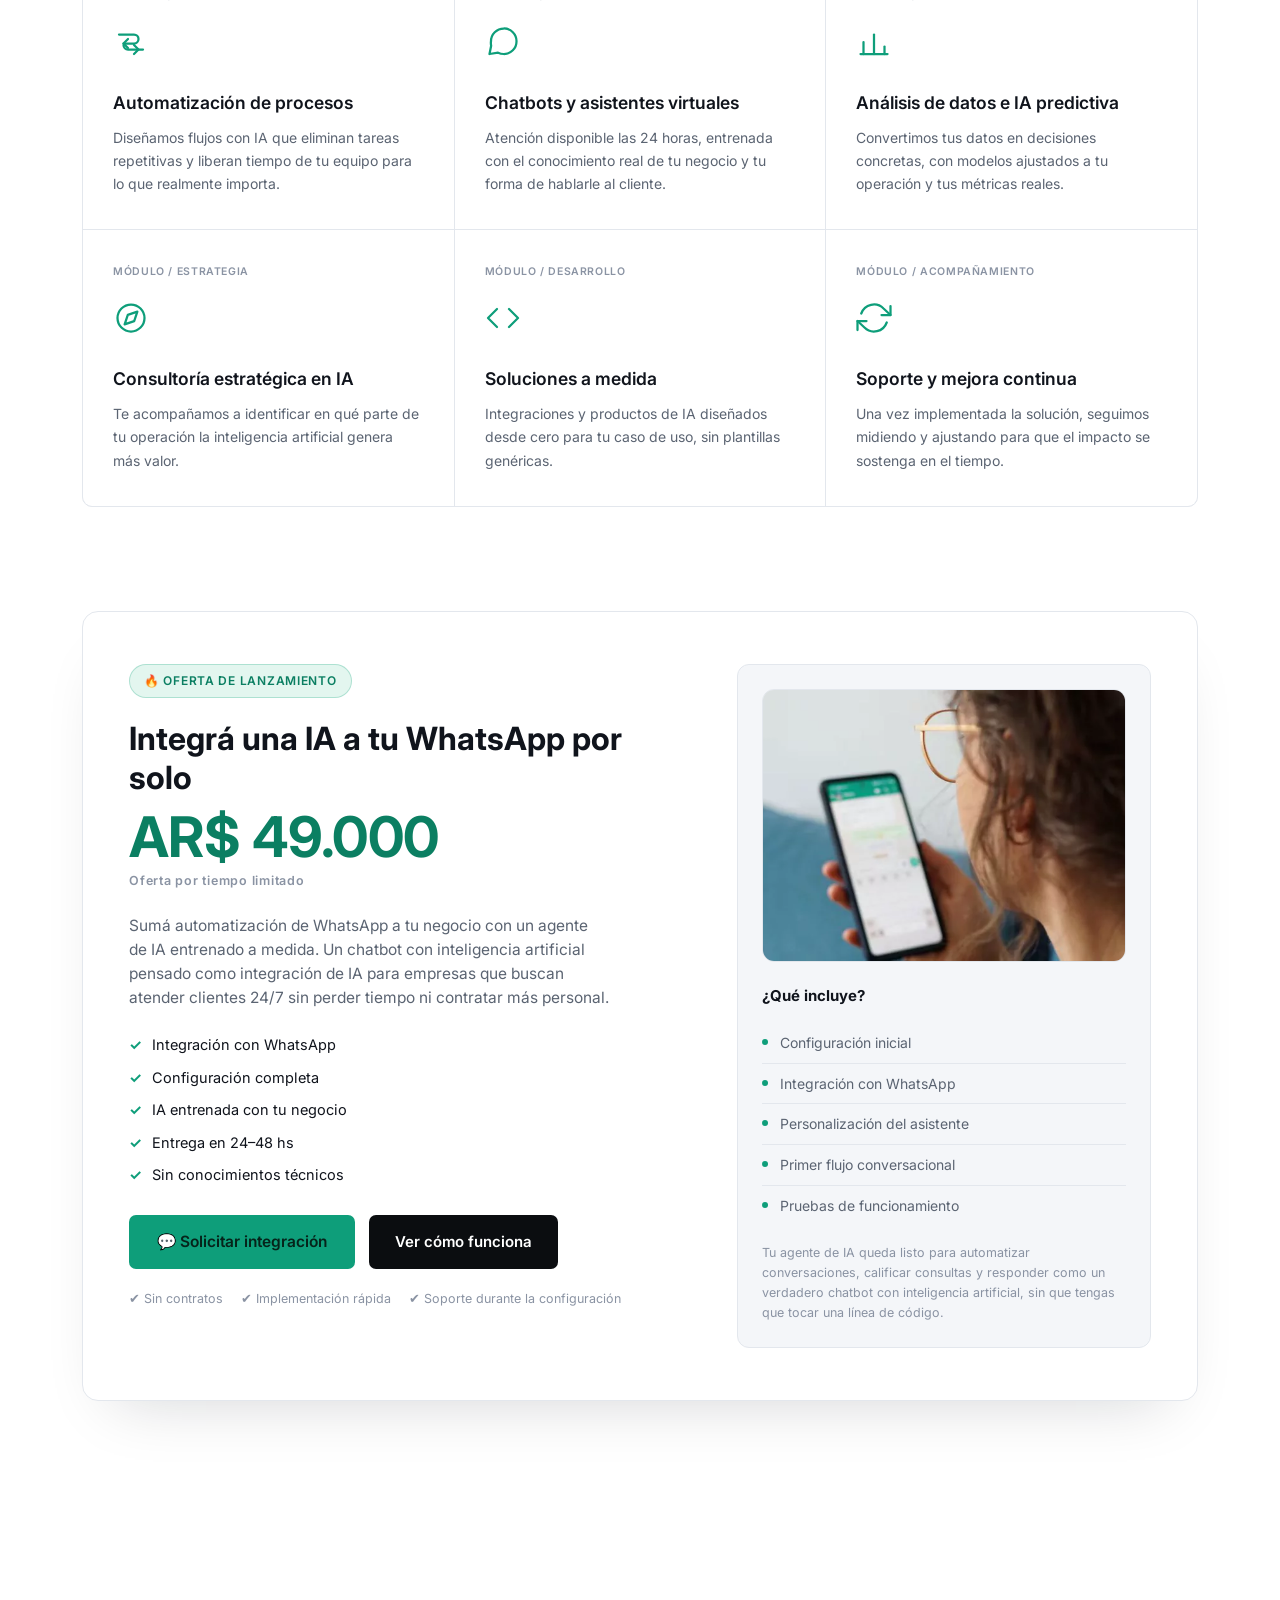
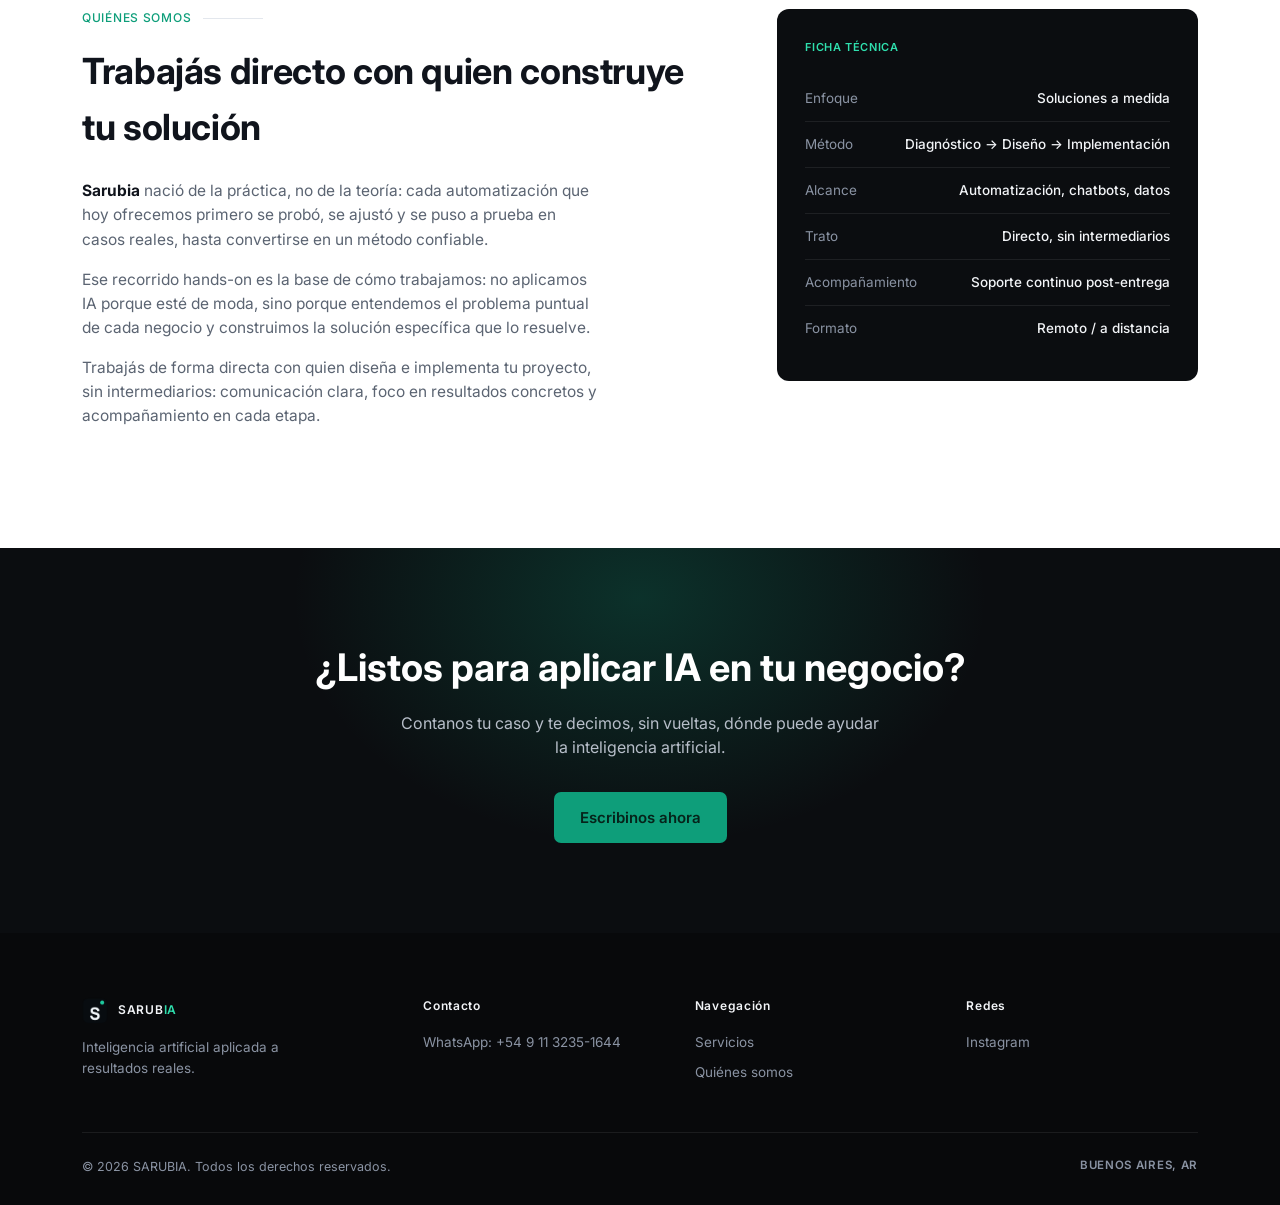
==== commit 05fb3027: "Convertir las fotos a WebP y armar la vista previa del link WebP con respaldo. Las dos fotos pesan l" ====
--- a/index.html
+++ b/index.html
@@ -11,7 +11,25 @@
 <meta charset="UTF-8">
 <meta name="viewport" content="width=device-width, initial-scale=1.0">
 <title>SARUBIA — Inteligencia artificial aplicada a resultados reales</title>
-<link rel="icon" type="image/png" href="[data-uri]">
+<meta name="description" content="Automatizamos procesos, integramos chatbots de IA en WhatsApp y ordenamos tus datos. Soluciones de inteligencia artificial a medida, sin intermediarios.">
+
+<!-- Vista previa al compartir el link (WhatsApp, Instagram, LinkedIn, Facebook) -->
+<meta property="og:type" content="website">
+<meta property="og:site_name" content="SARUBIA">
+<meta property="og:locale" content="es_AR">
+<meta property="og:url" content="https://sarubi-ia.com/">
+<meta property="og:title" content="SARUBIA — Inteligencia artificial aplicada a resultados reales">
+<meta property="og:description" content="Automatizamos procesos, integramos chatbots de IA en WhatsApp y ordenamos tus datos. Soluciones de inteligencia artificial a medida, sin intermediarios.">
+<meta property="og:image" content="https://sarubi-ia.com/imagenes/og.jpg">
+<meta property="og:image:width" content="1200">
+<meta property="og:image:height" content="630">
+<meta property="og:image:alt" content="SARUBIA — De procesos complejos a soluciones inteligentes">
+<meta name="twitter:card" content="summary_large_image">
+<meta name="twitter:title" content="SARUBIA — Inteligencia artificial aplicada a resultados reales">
+<meta name="twitter:description" content="Automatizamos procesos, integramos chatbots de IA en WhatsApp y ordenamos tus datos. Soluciones de inteligencia artificial a medida, sin intermediarios.">
+<meta name="twitter:image" content="https://sarubi-ia.com/imagenes/og.jpg">
+<link rel="canonical" href="https://sarubi-ia.com/">
+<link rel="icon" type="image/png" href="imagenes/logo.png">
 <link rel="preconnect" href="https://fonts.googleapis.com">
 <link rel="preconnect" href="https://fonts.gstatic.com" crossorigin>
 <link href="https://fonts.googleapis.com/css2?family=Inter:wght@400;500;600;700;800&display=swap" rel="stylesheet">
@@ -33,6 +51,7 @@
     --radius: 10px;
   }
   *{box-sizing:border-box; margin:0; padding:0;}
+  picture{display:contents;}
   html{scroll-behavior:smooth;}
   body{
     background:var(--bg);
@@ -337,7 +356,7 @@
 <header>
   <div class="header-inner">
     <a href="#top" class="logo">
-      <img class="logo-mark" src="[data-uri]" alt="Logo SARUBIA">
+      <img class="logo-mark" src="imagenes/logo.png" alt="Logo SARUBIA">
       <span class="logo-text">SARUB<span>IA</span></span>
     </a>
     <button class="menu-toggle" id="menuToggle" aria-label="Abrir menú" aria-expanded="false">
@@ -357,7 +376,10 @@
   <!-- HERO -->
   <section class="hero">
     <div class="hero-bg" aria-hidden="true">
-      <img class="skyline" src="[data-uri]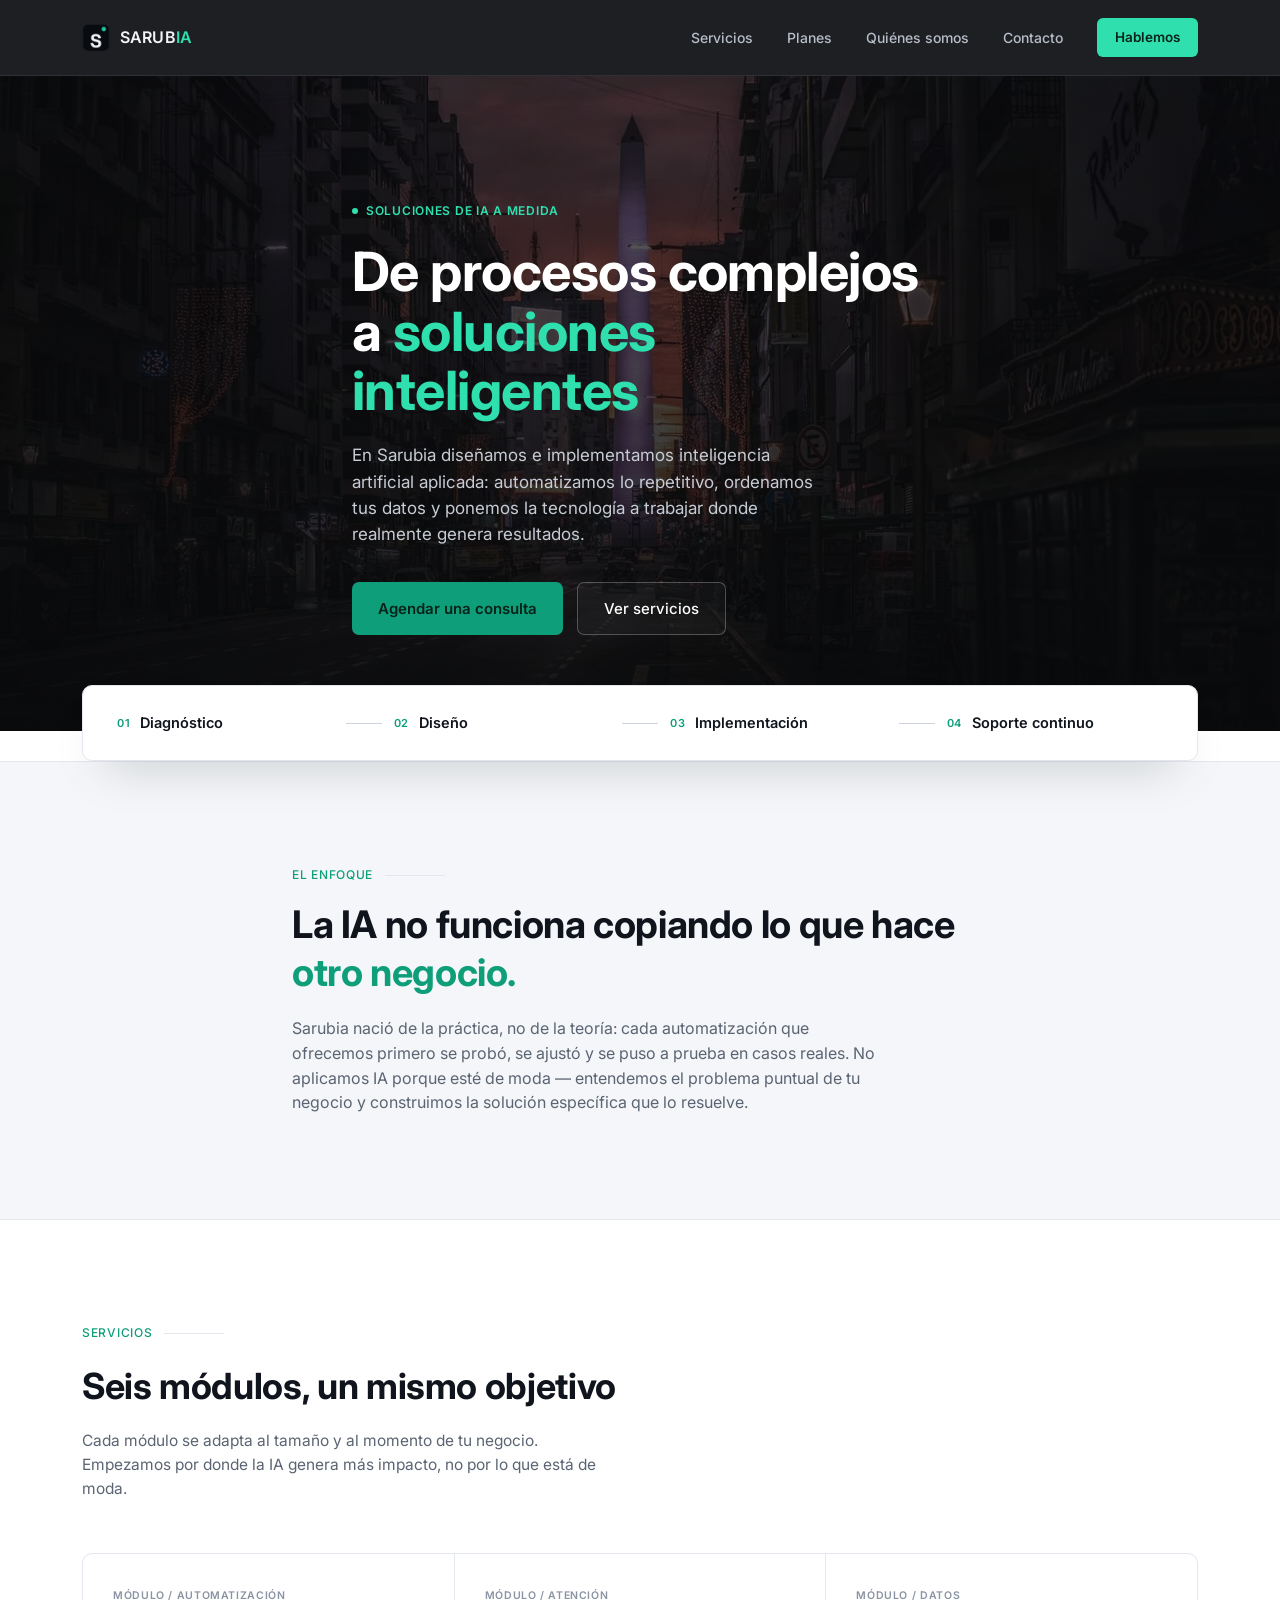
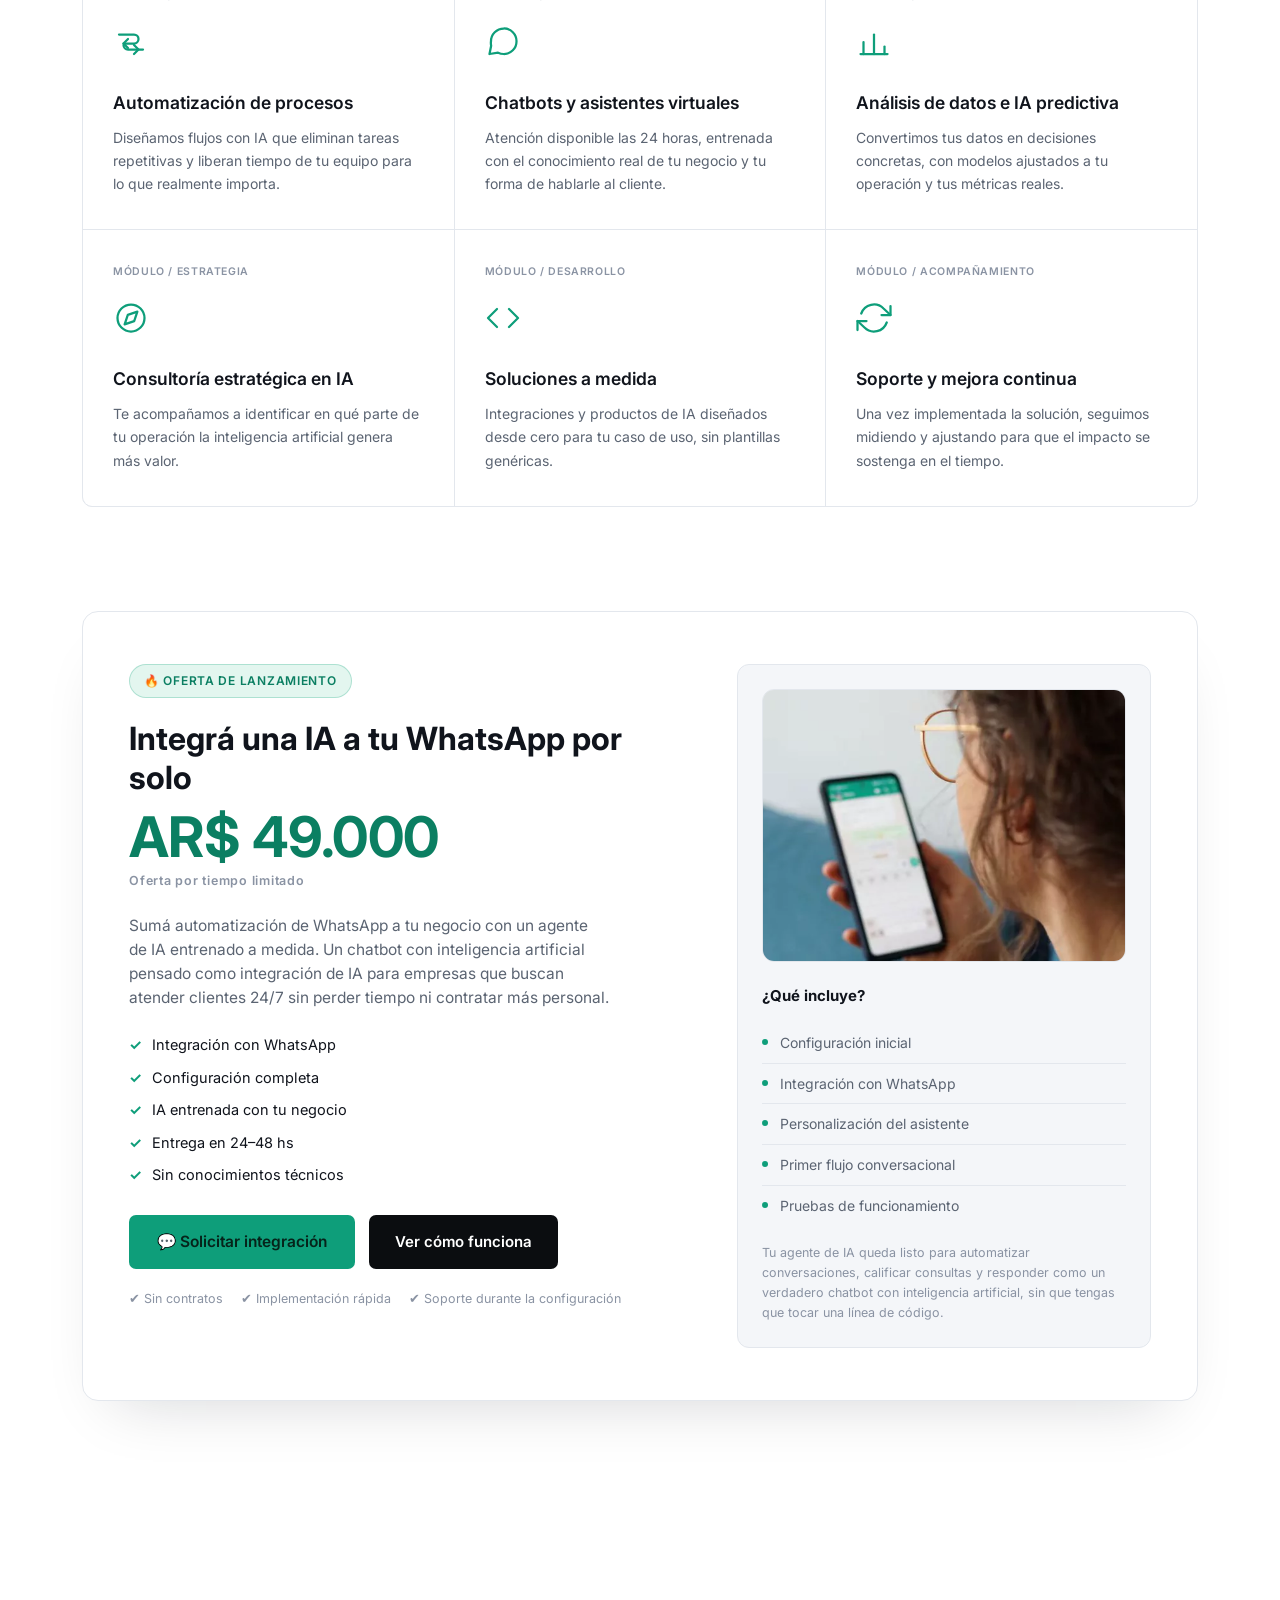
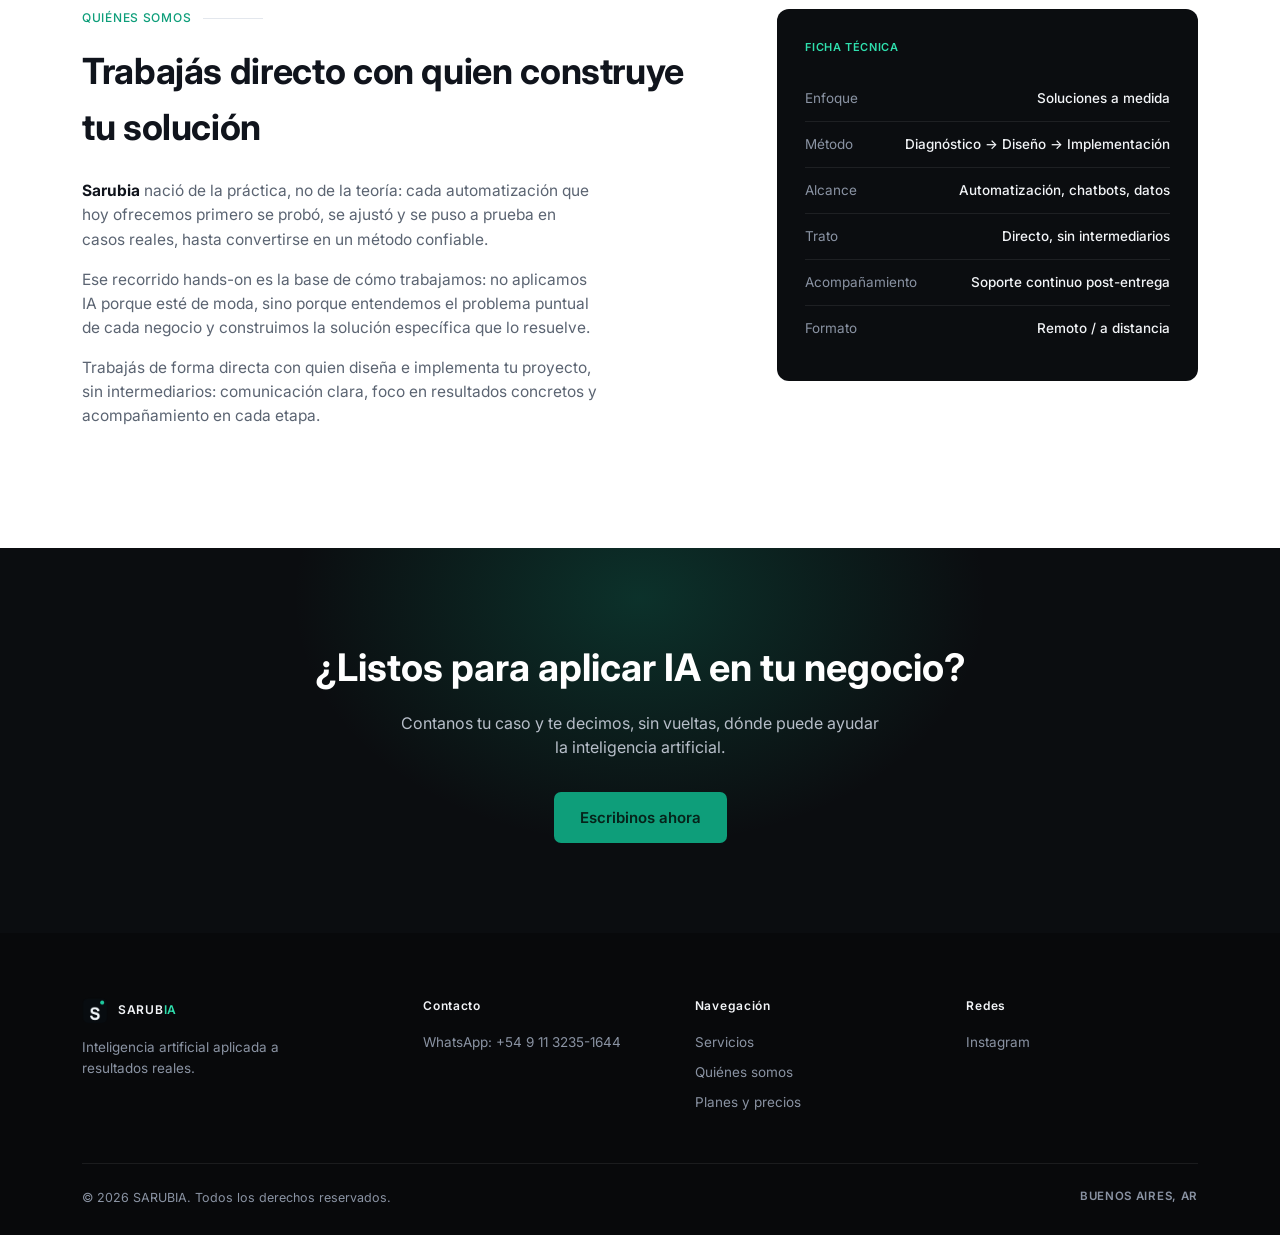
==== commit 872d00cf: "Pagina de planes con tres paquetes Habia un solo precio publicado, y un precio solo no da con que co" ====
--- a/index.html
+++ b/index.html
@@ -29,6 +29,40 @@
 <meta name="twitter:description" content="Automatizamos procesos, integramos chatbots de IA en WhatsApp y ordenamos tus datos. Soluciones de inteligencia artificial a medida, sin intermediarios.">
 <meta name="twitter:image" content="https://sarubi-ia.com/imagenes/og.jpg">
 <link rel="canonical" href="https://sarubi-ia.com/">
+
+<script type="application/ld+json">
+{
+  "@context": "https://schema.org",
+  "@graph": [
+    {
+      "@type": "Organization",
+      "@id": "https://sarubi-ia.com/#organizacion",
+      "name": "SARUBIA",
+      "alternateName": "Sarubi AI Solutions",
+      "url": "https://sarubi-ia.com/",
+      "logo": "https://sarubi-ia.com/imagenes/logo.png",
+      "image": "https://sarubi-ia.com/imagenes/og.jpg",
+      "description": "Inteligencia artificial aplicada: automatización de procesos, chatbots para WhatsApp y análisis de datos.",
+      "areaServed": { "@type": "Country", "name": "Argentina" },
+      "sameAs": ["https://www.instagram.com/sarubi_ai_solutions"],
+      "contactPoint": {
+        "@type": "ContactPoint",
+        "contactType": "ventas",
+        "telephone": "+54-9-11-3235-1644",
+        "availableLanguage": ["es"]
+      }
+    },
+    {
+      "@type": "WebSite",
+      "@id": "https://sarubi-ia.com/#sitio",
+      "url": "https://sarubi-ia.com/",
+      "name": "SARUBIA",
+      "inLanguage": "es-AR",
+      "publisher": { "@id": "https://sarubi-ia.com/#organizacion" }
+    }
+  ]
+}
+</script>
 <link rel="icon" type="image/png" href="imagenes/logo.png">
 <link rel="preconnect" href="https://fonts.googleapis.com">
 <link rel="preconnect" href="https://fonts.gstatic.com" crossorigin>
@@ -364,6 +398,7 @@
     </button>
     <nav id="mainNav">
       <a href="#servicios">Servicios</a>
+      <a href="/planes/">Planes</a>
       <a href="#nosotros">Quiénes somos</a>
       <a href="#contacto">Contacto</a>
       <a href="#contacto" class="nav-cta">Hablemos</a>
@@ -472,7 +507,7 @@
         <div class="promo-inner">
           <div>
             <div class="promo-badge mono">🔥 OFERTA DE LANZAMIENTO</div>
-            <h2 class="promo-title">Integrá una IA a tu WhatsApp por solo</h2>
+            <h2 class="promo-title"><a href="/integracion-ia-whatsapp/" style="color:inherit;">Integrá una IA a tu WhatsApp por solo</a></h2>
             <span class="promo-price">AR$ 49.000</span>
             <span class="promo-price-tag mono">Oferta por tiempo limitado</span>
             <p class="promo-sub">Sumá automatización de WhatsApp a tu negocio con un agente de IA entrenado a medida. Un chatbot con inteligencia artificial pensado como integración de IA para empresas que buscan atender clientes 24/7 sin perder tiempo ni contratar más personal.</p>
@@ -485,7 +520,7 @@
             </ul>
             <div class="promo-actions">
               <a href="https://wa.me/5491132351644" class="btn-primary promo-btn" target="_blank" rel="noopener">💬 Solicitar integración</a>
-              <a href="#servicios" class="btn-dark">Ver cómo funciona</a>
+              <a href="/integracion-ia-whatsapp/" class="btn-dark">Ver cómo funciona</a>
             </div>
             <div class="promo-micro">
               <span>✔ Sin contratos</span>
@@ -567,6 +602,7 @@
           <h4 class="mono">Navegación</h4>
           <a href="#servicios">Servicios</a>
           <a href="#nosotros">Quiénes somos</a>
+          <a href="/planes/">Planes y precios</a>
         </div>
         <div class="footer-col">
           <h4 class="mono">Redes</h4>
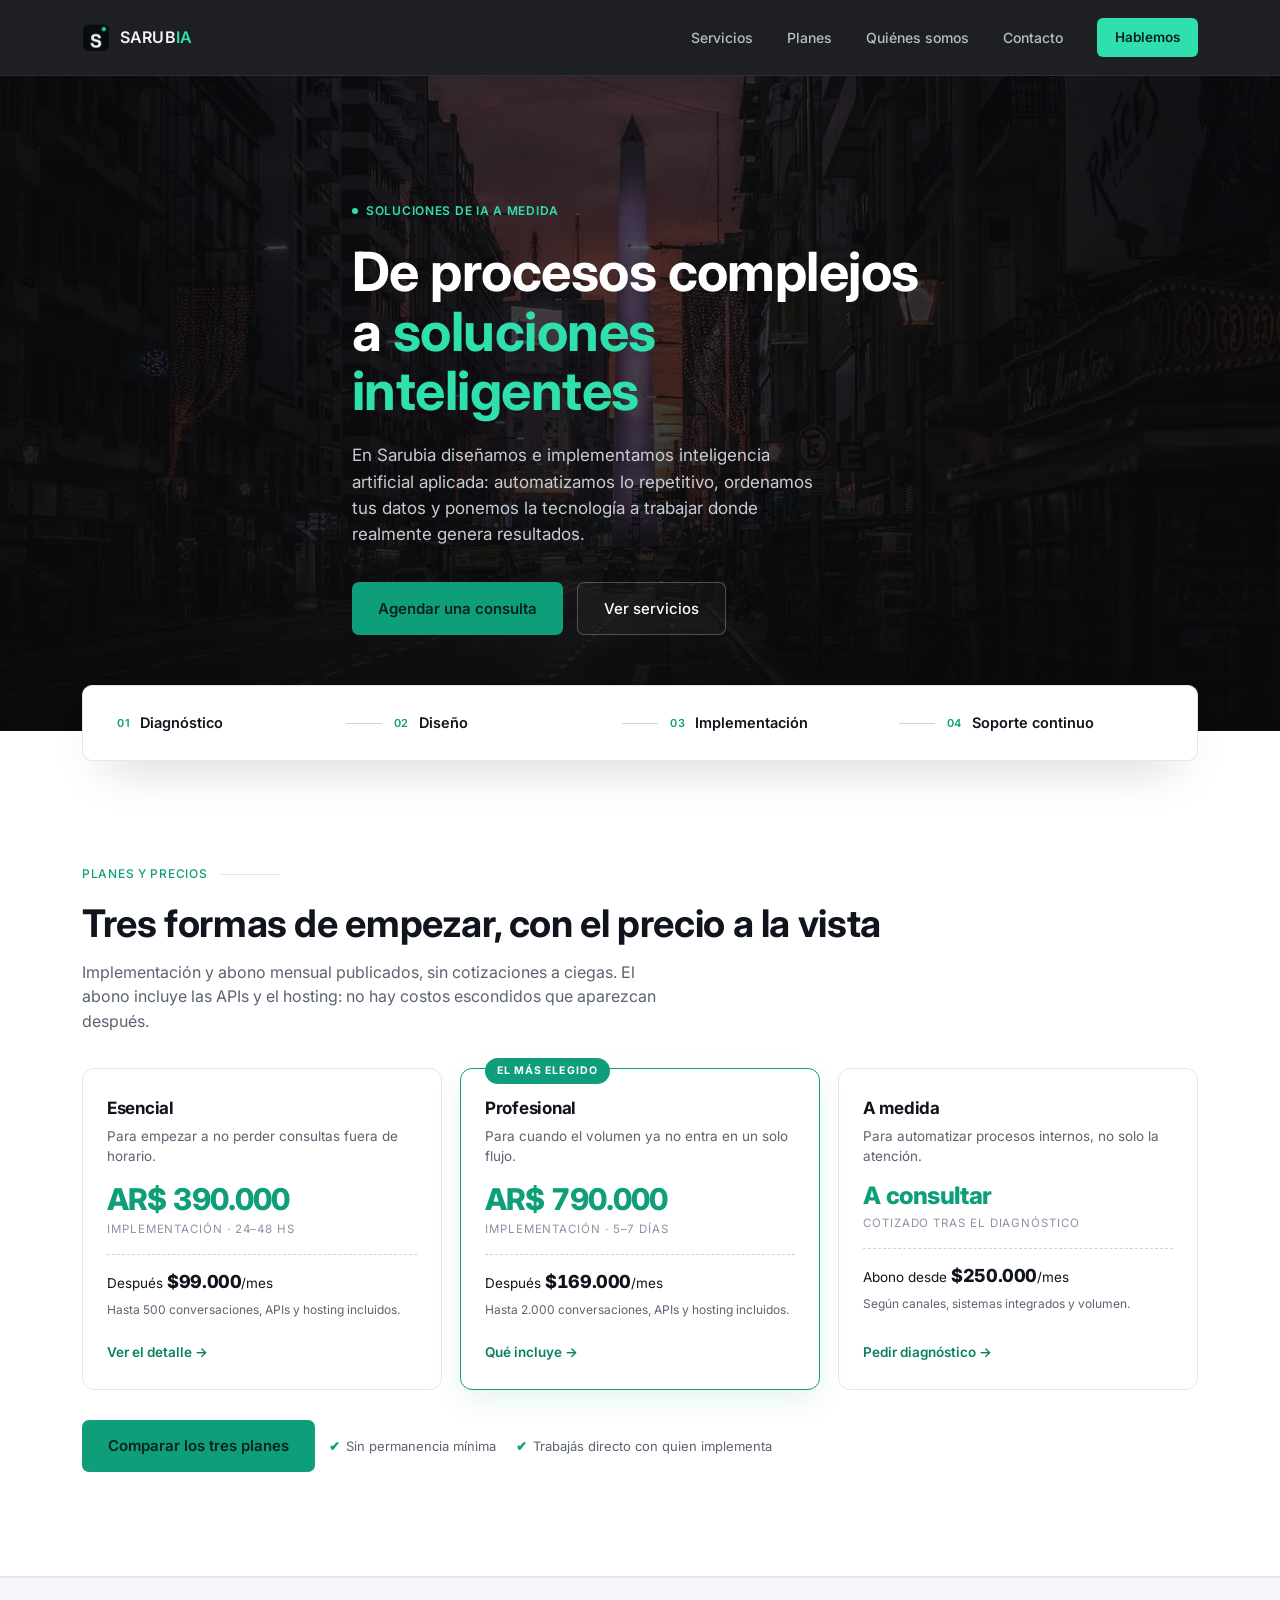
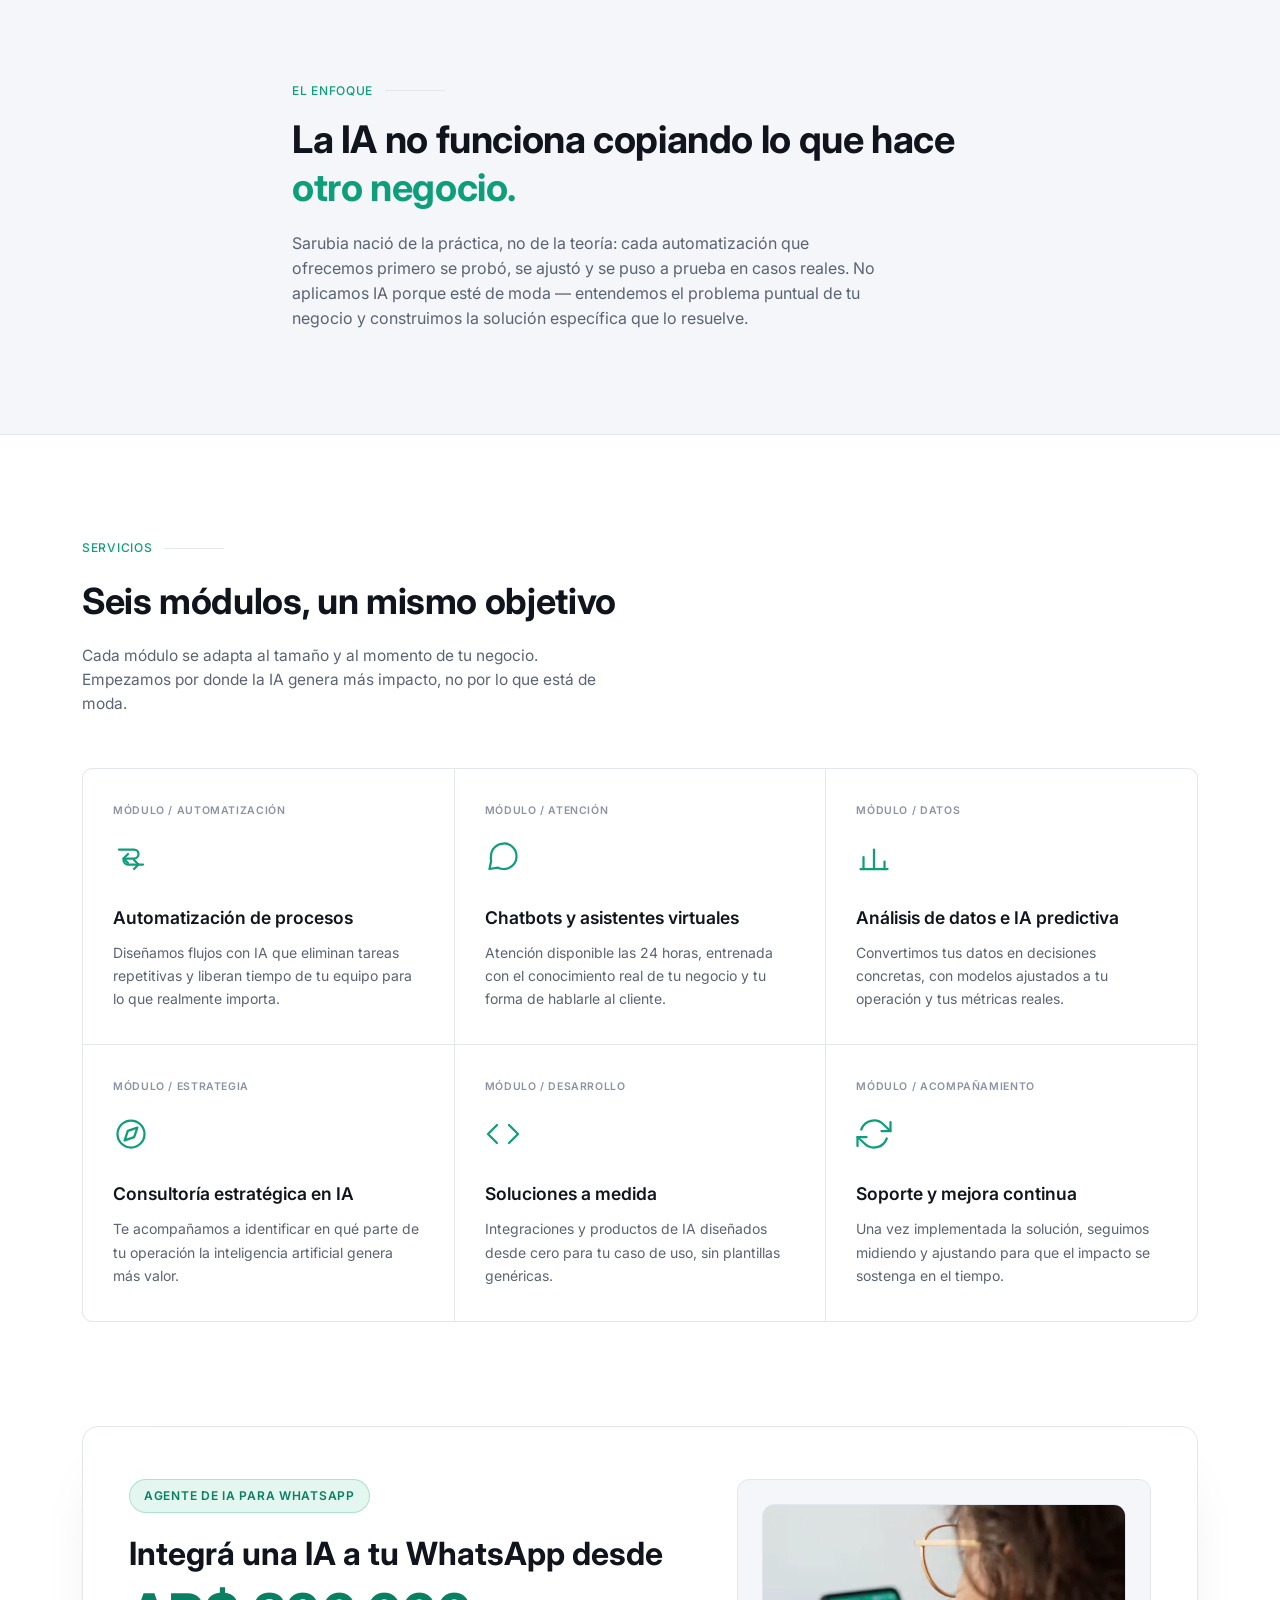
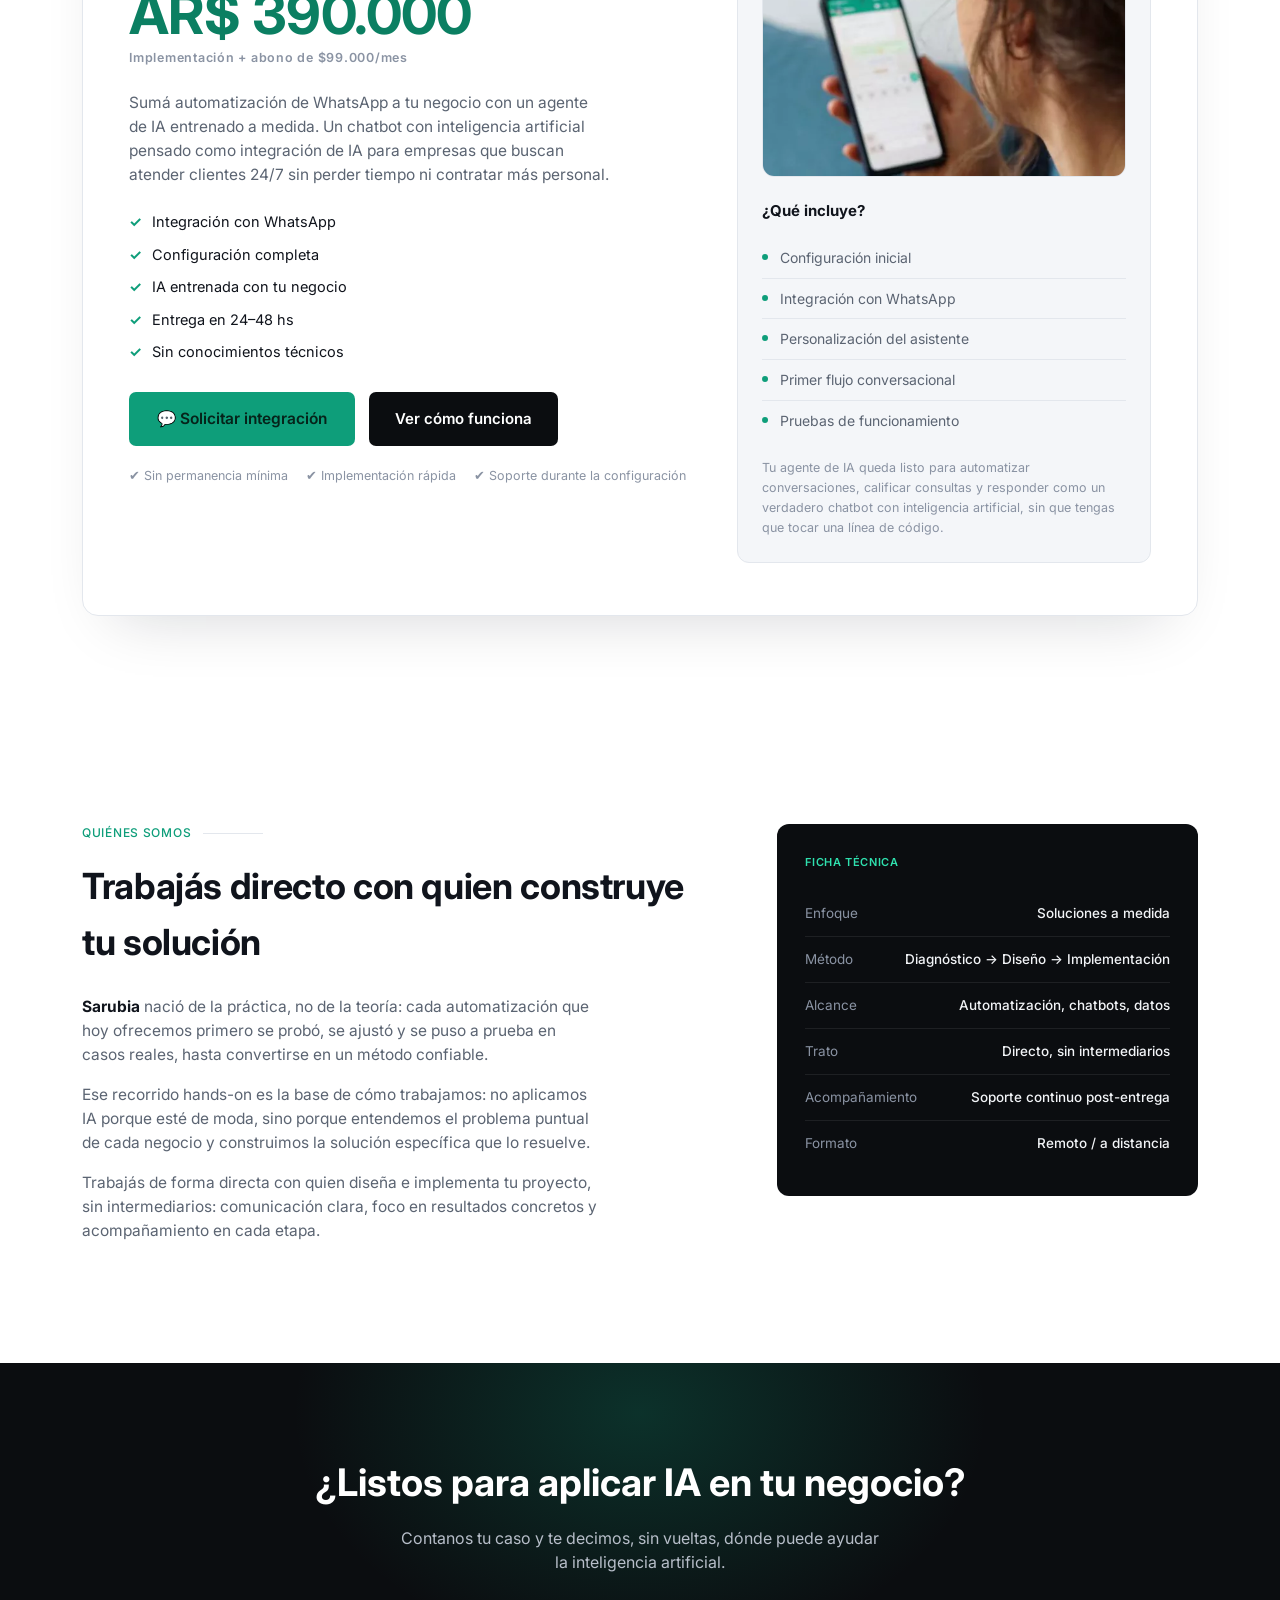
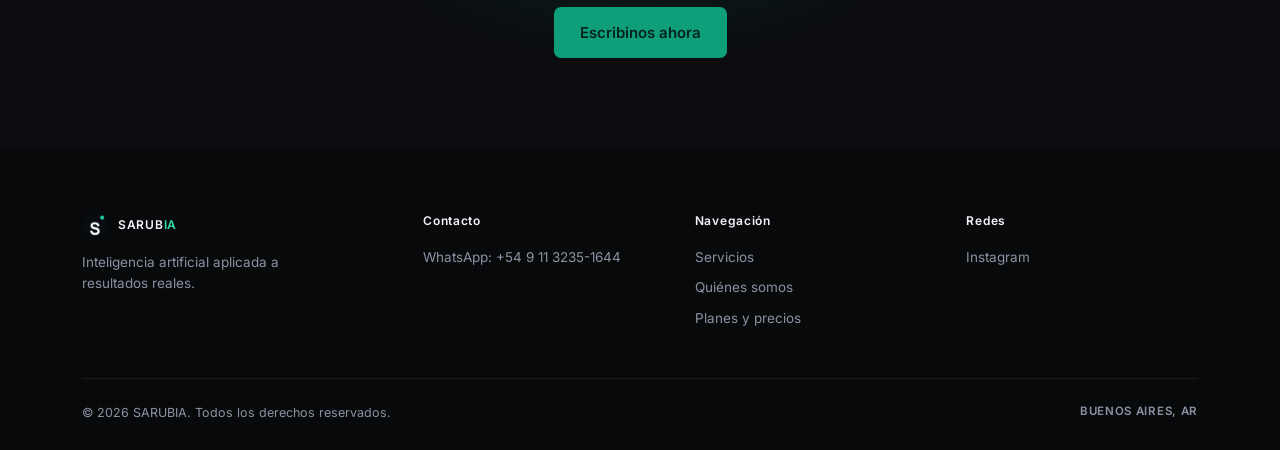
==== commit 8e9796f9: "Publicar el modelo real: implementacion mas abono mensual El sitio publicaba "Sin contratos", "Pago " ====
--- a/index.html
+++ b/index.html
@@ -103,6 +103,41 @@
 
   .wrap{max-width:1180px; margin:0 auto; padding:0 32px; position:relative; z-index:1;}
 
+  /* ===== PLANES (resumen en la home) ===== */
+  .planes-home{border-bottom:1px solid var(--line);}
+  .planes-grid{display:grid; grid-template-columns:repeat(3,1fr); gap:18px; margin-top:34px;}
+  .ph{
+    border:1px solid var(--line); border-radius:12px; padding:26px 24px;
+    display:flex; flex-direction:column; background:var(--bg);
+  }
+  .ph.destacado{border-color:var(--accent); box-shadow:0 10px 28px rgba(14,158,122,.10); position:relative;}
+  .ph-cinta{
+    position:absolute; top:-11px; left:24px; background:var(--accent); color:#fff;
+    font-size:10.5px; font-weight:700; letter-spacing:.1em; text-transform:uppercase;
+    padding:5px 12px; border-radius:999px;
+  }
+  .ph-nombre{font-size:17px; font-weight:700; letter-spacing:-.015em;}
+  .ph-para{font-size:13.5px; color:var(--muted); margin:6px 0 18px; min-height:38px; line-height:1.45;}
+  .ph-precio{font-size:30px; font-weight:800; letter-spacing:-.03em; line-height:1; color:var(--accent); font-variant-numeric:tabular-nums;}
+  .ph-nota{font-size:11.5px; letter-spacing:.08em; text-transform:uppercase; color:var(--muted-2); margin-top:7px;}
+  .ph-abono{
+    margin-top:15px; padding-top:13px; border-top:1px dashed var(--line-strong);
+    font-size:13.5px; color:var(--text);
+  }
+  .ph-abono b{font-size:18px; font-weight:800; letter-spacing:-.02em; font-variant-numeric:tabular-nums;}
+  .ph-abono span{display:block; font-size:12px; color:var(--muted); margin-top:5px; line-height:1.45;}
+  .ph-pie{margin-top:auto; padding-top:20px;}
+  .ph-link{font-size:13.5px; font-weight:600; color:var(--accent-dark);}
+  .ph-link:hover{text-decoration:underline;}
+  .planes-cta{margin-top:30px; display:flex; flex-wrap:wrap; gap:14px; align-items:center;}
+  .planes-micro{font-size:13px; color:var(--muted);}
+  .planes-micro span{margin-right:16px; white-space:nowrap;}
+  .planes-micro span::before{content:"\2714"; color:var(--accent); margin-right:6px; font-weight:700;}
+  @media(max-width:880px){
+    .planes-grid{grid-template-columns:1fr;}
+    .ph-para{min-height:0;}
+  }
+
   :focus-visible{outline:2px solid var(--accent); outline-offset:3px;}
 
   @media(prefers-reduced-motion: reduce){
@@ -398,7 +433,7 @@
     </button>
     <nav id="mainNav">
       <a href="#servicios">Servicios</a>
-      <a href="/planes/">Planes</a>
+      <a href="#planes">Planes</a>
       <a href="#nosotros">Quiénes somos</a>
       <a href="#contacto">Contacto</a>
       <a href="#contacto" class="nav-cta">Hablemos</a>
@@ -442,6 +477,54 @@
   </div>
 
   <!-- BRIDGE / PROBLEM -->
+
+  <!-- PLANES -->
+  <section class="section planes-home" id="planes">
+    <div class="wrap">
+      <div class="label-row"><span class="idx mono">PLANES Y PRECIOS</span><div class="rule"></div></div>
+      <h2 class="bridge-title" style="margin-bottom:12px;">Tres formas de empezar, con el precio a la vista</h2>
+      <p class="bridge-desc" style="margin-bottom:0;">Implementación y abono mensual publicados, sin cotizaciones a ciegas. El abono incluye las APIs y el hosting: no hay costos escondidos que aparezcan después.</p>
+
+      <div class="planes-grid">
+        <article class="ph">
+          <div class="ph-nombre">Esencial</div>
+          <p class="ph-para">Para empezar a no perder consultas fuera de horario.</p>
+          <div class="ph-precio">AR$ 390.000</div>
+          <div class="ph-nota">Implementación · 24–48 hs</div>
+          <div class="ph-abono">Después <b>$99.000</b>/mes<span>Hasta 500 conversaciones, APIs y hosting incluidos.</span></div>
+          <div class="ph-pie"><a class="ph-link" href="/integracion-ia-whatsapp/">Ver el detalle →</a></div>
+        </article>
+
+        <article class="ph destacado">
+          <span class="ph-cinta">El más elegido</span>
+          <div class="ph-nombre">Profesional</div>
+          <p class="ph-para">Para cuando el volumen ya no entra en un solo flujo.</p>
+          <div class="ph-precio">AR$ 790.000</div>
+          <div class="ph-nota">Implementación · 5–7 días</div>
+          <div class="ph-abono">Después <b>$169.000</b>/mes<span>Hasta 2.000 conversaciones, APIs y hosting incluidos.</span></div>
+          <div class="ph-pie"><a class="ph-link" href="/planes/">Qué incluye →</a></div>
+        </article>
+
+        <article class="ph">
+          <div class="ph-nombre">A medida</div>
+          <p class="ph-para">Para automatizar procesos internos, no solo la atención.</p>
+          <div class="ph-precio" style="font-size:24px;">A consultar</div>
+          <div class="ph-nota">Cotizado tras el diagnóstico</div>
+          <div class="ph-abono">Abono desde <b>$250.000</b>/mes<span>Según canales, sistemas integrados y volumen.</span></div>
+          <div class="ph-pie"><a class="ph-link" href="/planes/">Pedir diagnóstico →</a></div>
+        </article>
+      </div>
+
+      <div class="planes-cta">
+        <a href="/planes/" class="btn-primary">Comparar los tres planes</a>
+        <p class="planes-micro">
+          <span>Sin permanencia mínima</span>
+          <span>Trabajás directo con quien implementa</span>
+        </p>
+      </div>
+    </div>
+  </section>
+
   <section class="section bridge">
     <div class="wrap bridge-inner">
       <div class="label-row"><span class="idx mono">EL ENFOQUE</span><div class="rule"></div></div>
@@ -506,10 +589,10 @@
       <div class="promo-card">
         <div class="promo-inner">
           <div>
-            <div class="promo-badge mono">🔥 OFERTA DE LANZAMIENTO</div>
-            <h2 class="promo-title"><a href="/integracion-ia-whatsapp/" style="color:inherit;">Integrá una IA a tu WhatsApp por solo</a></h2>
-            <span class="promo-price">AR$ 49.000</span>
-            <span class="promo-price-tag mono">Oferta por tiempo limitado</span>
+            <div class="promo-badge mono">AGENTE DE IA PARA WHATSAPP</div>
+            <h2 class="promo-title"><a href="/integracion-ia-whatsapp/" style="color:inherit;">Integrá una IA a tu WhatsApp desde</a></h2>
+            <span class="promo-price">AR$ 390.000</span>
+            <span class="promo-price-tag mono">Implementación + abono de $99.000/mes</span>
             <p class="promo-sub">Sumá automatización de WhatsApp a tu negocio con un agente de IA entrenado a medida. Un chatbot con inteligencia artificial pensado como integración de IA para empresas que buscan atender clientes 24/7 sin perder tiempo ni contratar más personal.</p>
             <ul class="promo-benefits">
               <li>Integración con WhatsApp</li>
@@ -523,7 +606,7 @@
               <a href="/integracion-ia-whatsapp/" class="btn-dark">Ver cómo funciona</a>
             </div>
             <div class="promo-micro">
-              <span>✔ Sin contratos</span>
+              <span>✔ Sin permanencia mínima</span>
               <span>✔ Implementación rápida</span>
               <span>✔ Soporte durante la configuración</span>
             </div>
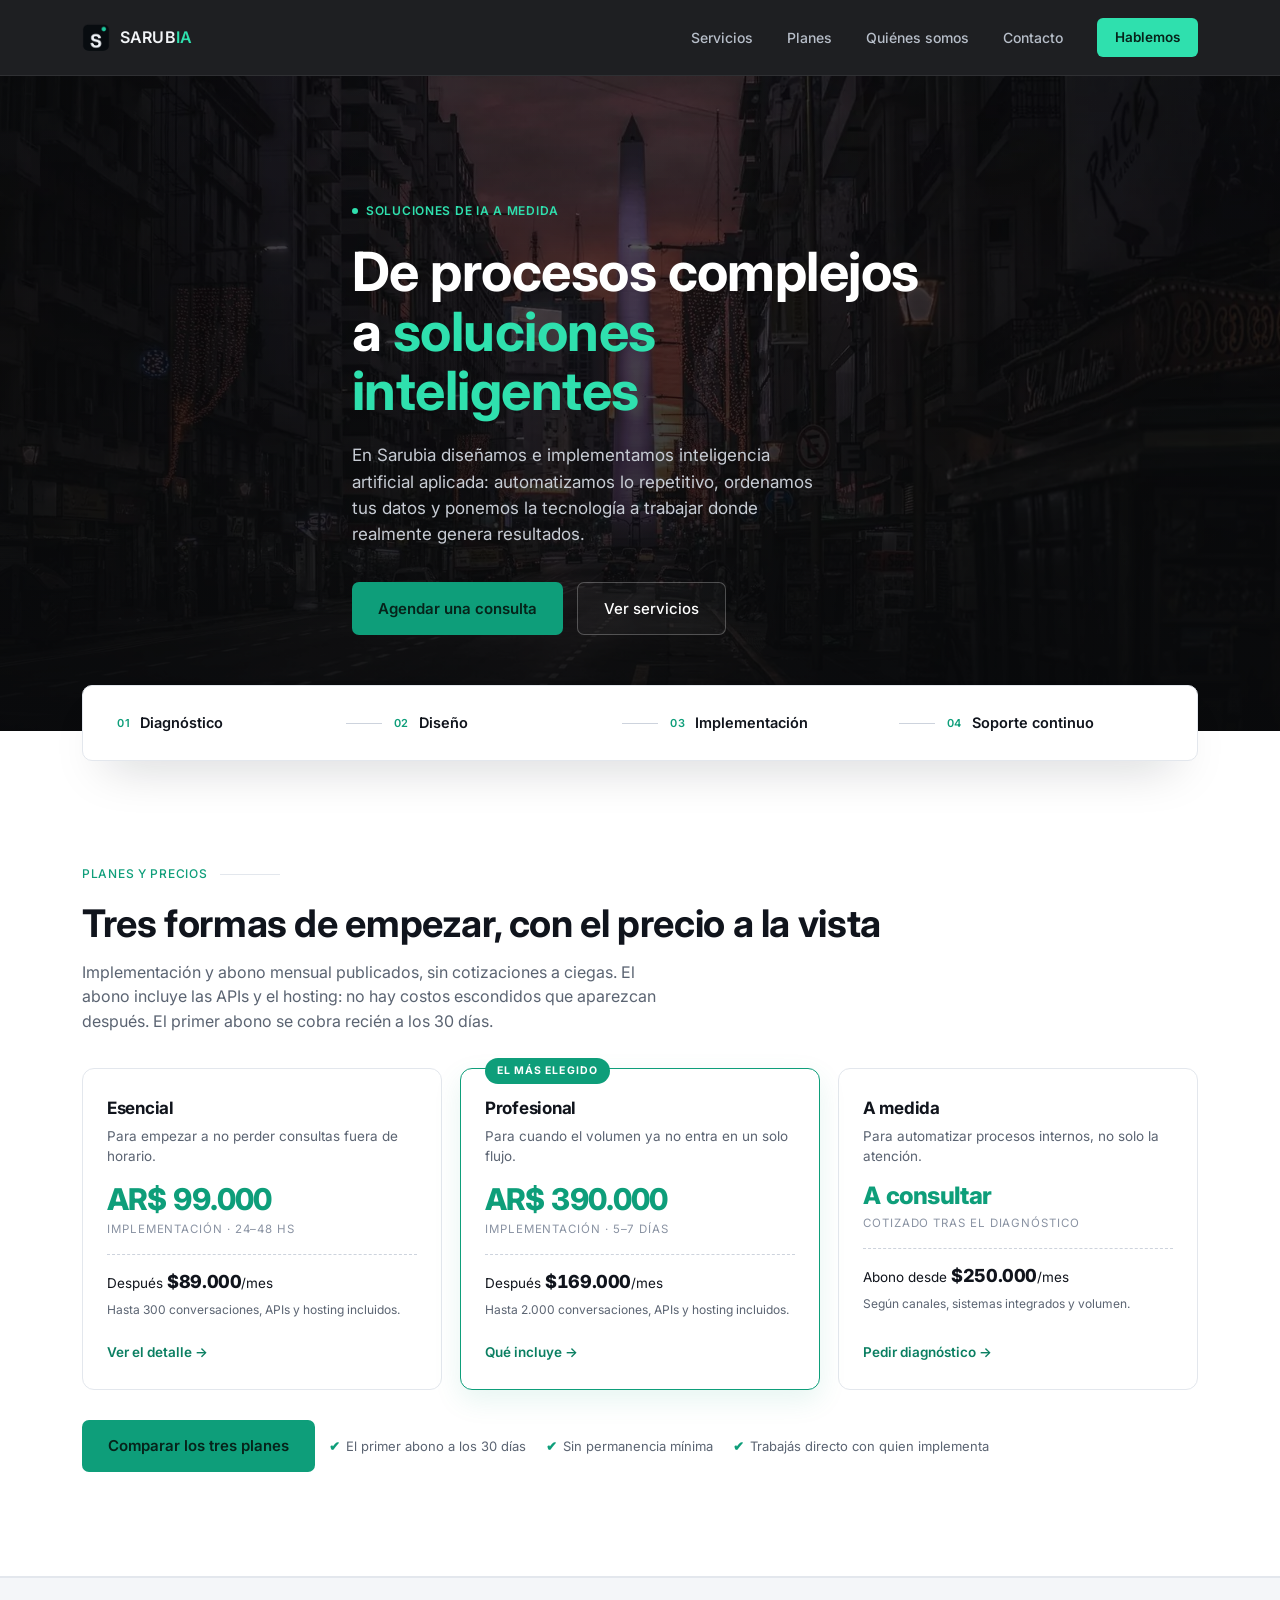
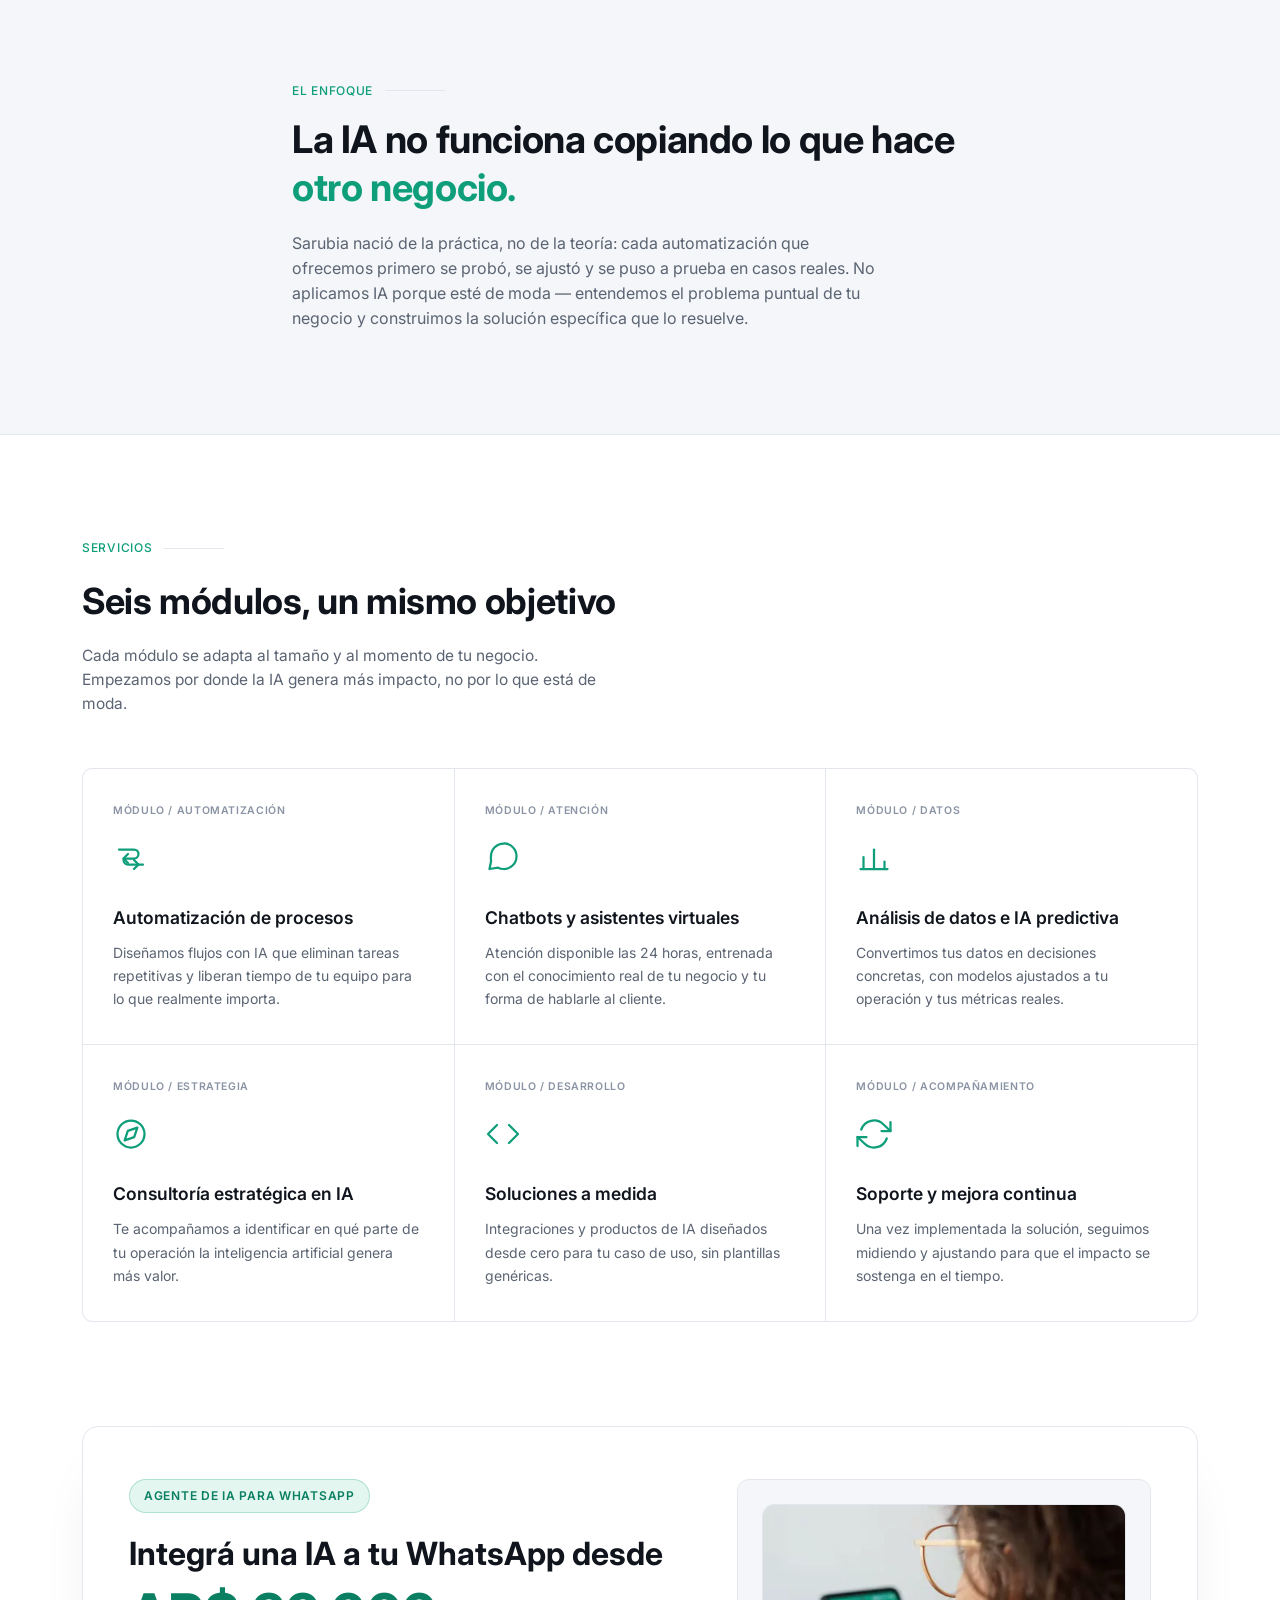
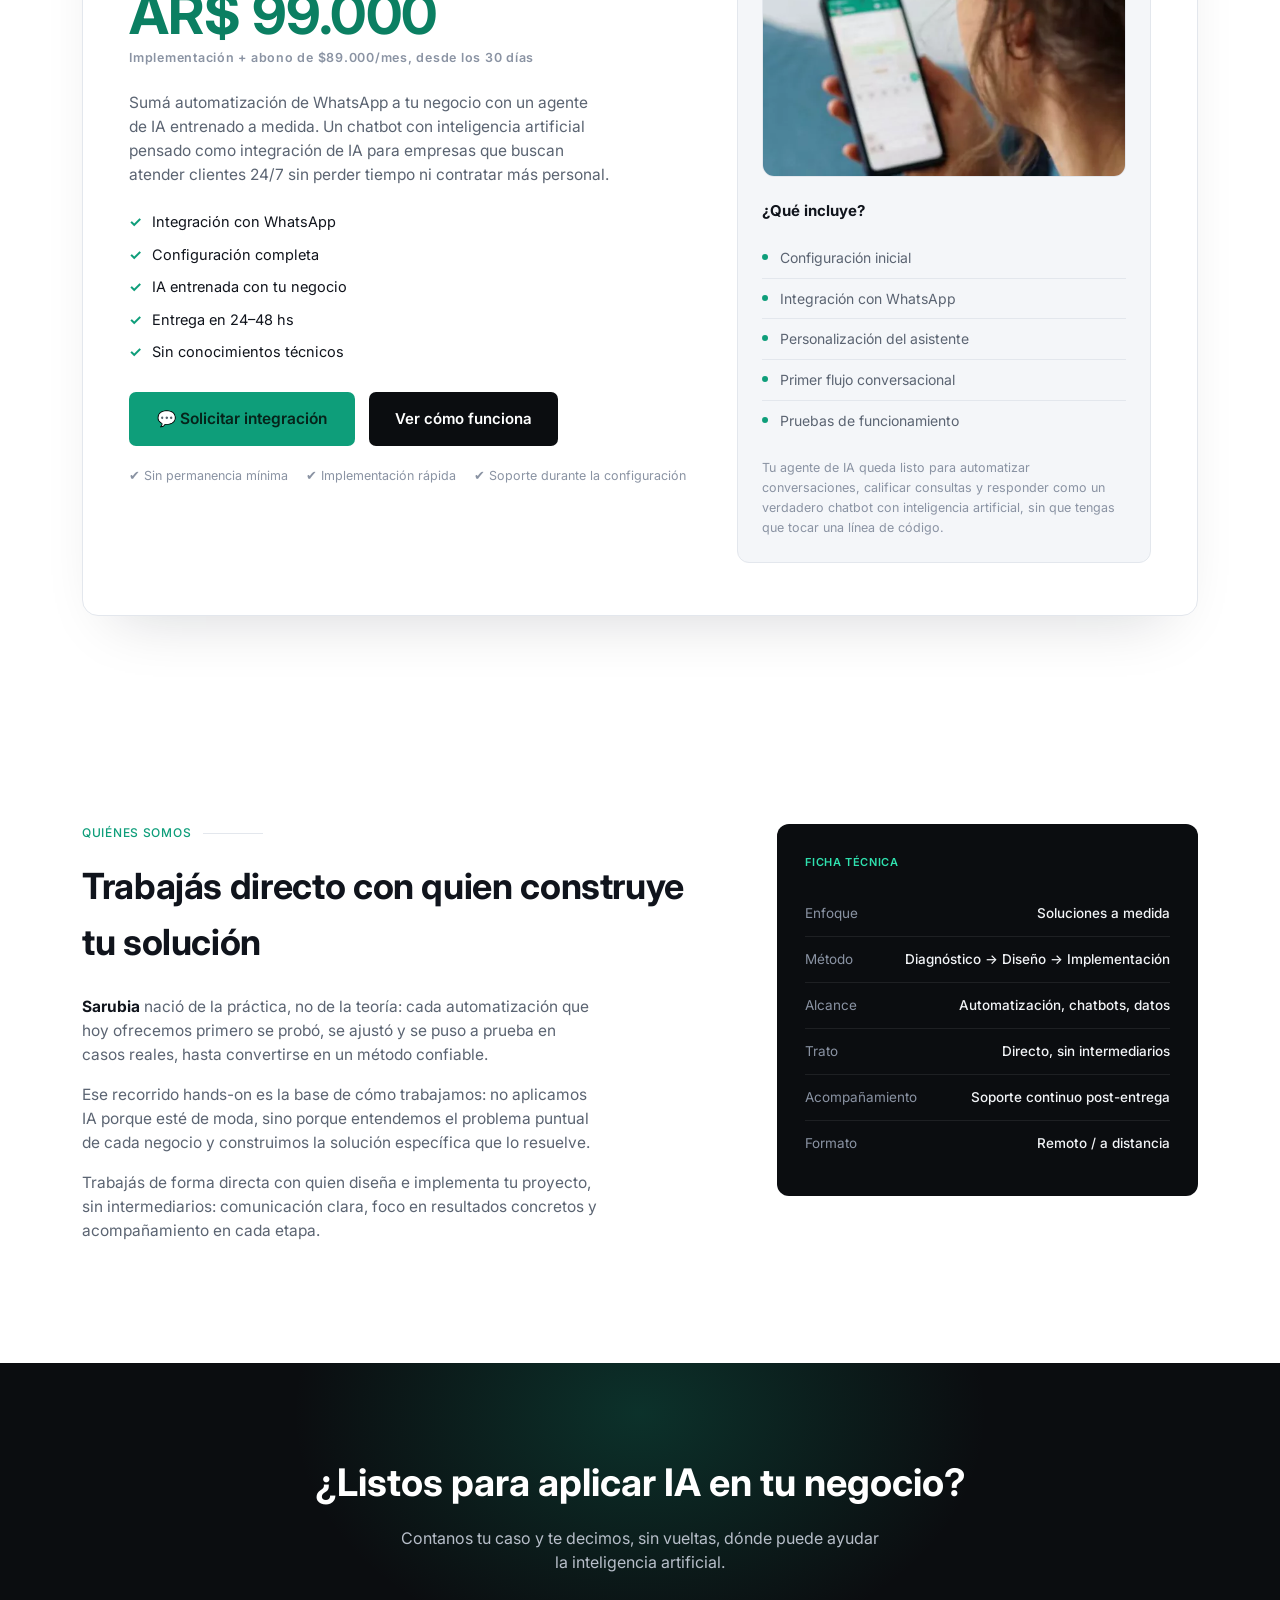
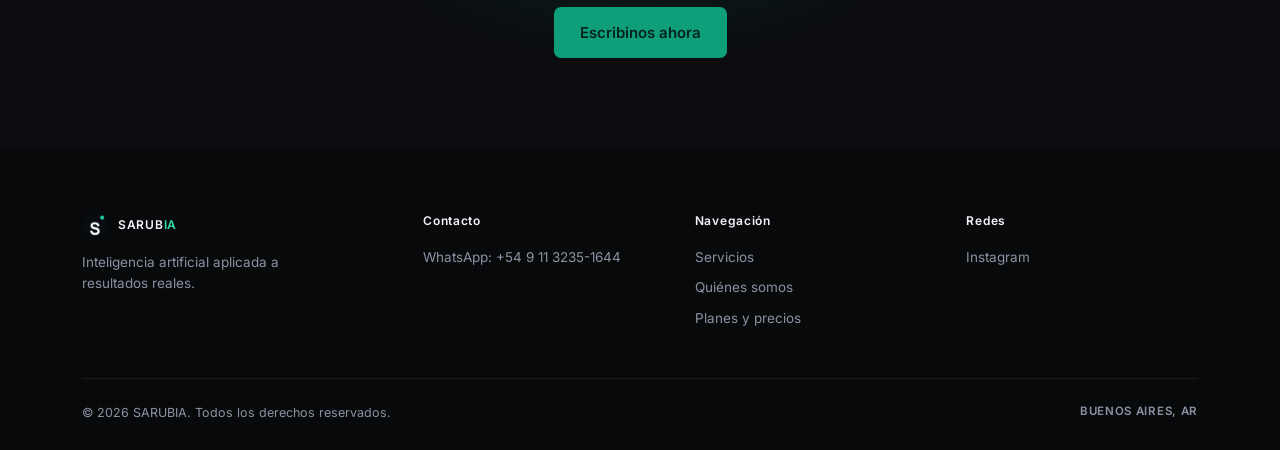
==== commit 59919b9d: "Bajar el Esencial a precio de comercio chico   Esencial      $ 99.000 + $ 89.000/mes   (hasta 300 co" ====
--- a/index.html
+++ b/index.html
@@ -483,15 +483,15 @@
     <div class="wrap">
       <div class="label-row"><span class="idx mono">PLANES Y PRECIOS</span><div class="rule"></div></div>
       <h2 class="bridge-title" style="margin-bottom:12px;">Tres formas de empezar, con el precio a la vista</h2>
-      <p class="bridge-desc" style="margin-bottom:0;">Implementación y abono mensual publicados, sin cotizaciones a ciegas. El abono incluye las APIs y el hosting: no hay costos escondidos que aparezcan después.</p>
+      <p class="bridge-desc" style="margin-bottom:0;">Implementación y abono mensual publicados, sin cotizaciones a ciegas. El abono incluye las APIs y el hosting: no hay costos escondidos que aparezcan después. El primer abono se cobra recién a los 30 días.</p>
 
       <div class="planes-grid">
         <article class="ph">
           <div class="ph-nombre">Esencial</div>
           <p class="ph-para">Para empezar a no perder consultas fuera de horario.</p>
-          <div class="ph-precio">AR$ 390.000</div>
+          <div class="ph-precio">AR$ 99.000</div>
           <div class="ph-nota">Implementación · 24–48 hs</div>
-          <div class="ph-abono">Después <b>$99.000</b>/mes<span>Hasta 500 conversaciones, APIs y hosting incluidos.</span></div>
+          <div class="ph-abono">Después <b>$89.000</b>/mes<span>Hasta 300 conversaciones, APIs y hosting incluidos.</span></div>
           <div class="ph-pie"><a class="ph-link" href="/integracion-ia-whatsapp/">Ver el detalle →</a></div>
         </article>
 
@@ -499,7 +499,7 @@
           <span class="ph-cinta">El más elegido</span>
           <div class="ph-nombre">Profesional</div>
           <p class="ph-para">Para cuando el volumen ya no entra en un solo flujo.</p>
-          <div class="ph-precio">AR$ 790.000</div>
+          <div class="ph-precio">AR$ 390.000</div>
           <div class="ph-nota">Implementación · 5–7 días</div>
           <div class="ph-abono">Después <b>$169.000</b>/mes<span>Hasta 2.000 conversaciones, APIs y hosting incluidos.</span></div>
           <div class="ph-pie"><a class="ph-link" href="/planes/">Qué incluye →</a></div>
@@ -518,6 +518,7 @@
       <div class="planes-cta">
         <a href="/planes/" class="btn-primary">Comparar los tres planes</a>
         <p class="planes-micro">
+          <span>El primer abono a los 30 días</span>
           <span>Sin permanencia mínima</span>
           <span>Trabajás directo con quien implementa</span>
         </p>
@@ -591,8 +592,8 @@
           <div>
             <div class="promo-badge mono">AGENTE DE IA PARA WHATSAPP</div>
             <h2 class="promo-title"><a href="/integracion-ia-whatsapp/" style="color:inherit;">Integrá una IA a tu WhatsApp desde</a></h2>
-            <span class="promo-price">AR$ 390.000</span>
-            <span class="promo-price-tag mono">Implementación + abono de $99.000/mes</span>
+            <span class="promo-price">AR$ 99.000</span>
+            <span class="promo-price-tag mono">Implementación + abono de $89.000/mes, desde los 30 días</span>
             <p class="promo-sub">Sumá automatización de WhatsApp a tu negocio con un agente de IA entrenado a medida. Un chatbot con inteligencia artificial pensado como integración de IA para empresas que buscan atender clientes 24/7 sin perder tiempo ni contratar más personal.</p>
             <ul class="promo-benefits">
               <li>Integración con WhatsApp</li>
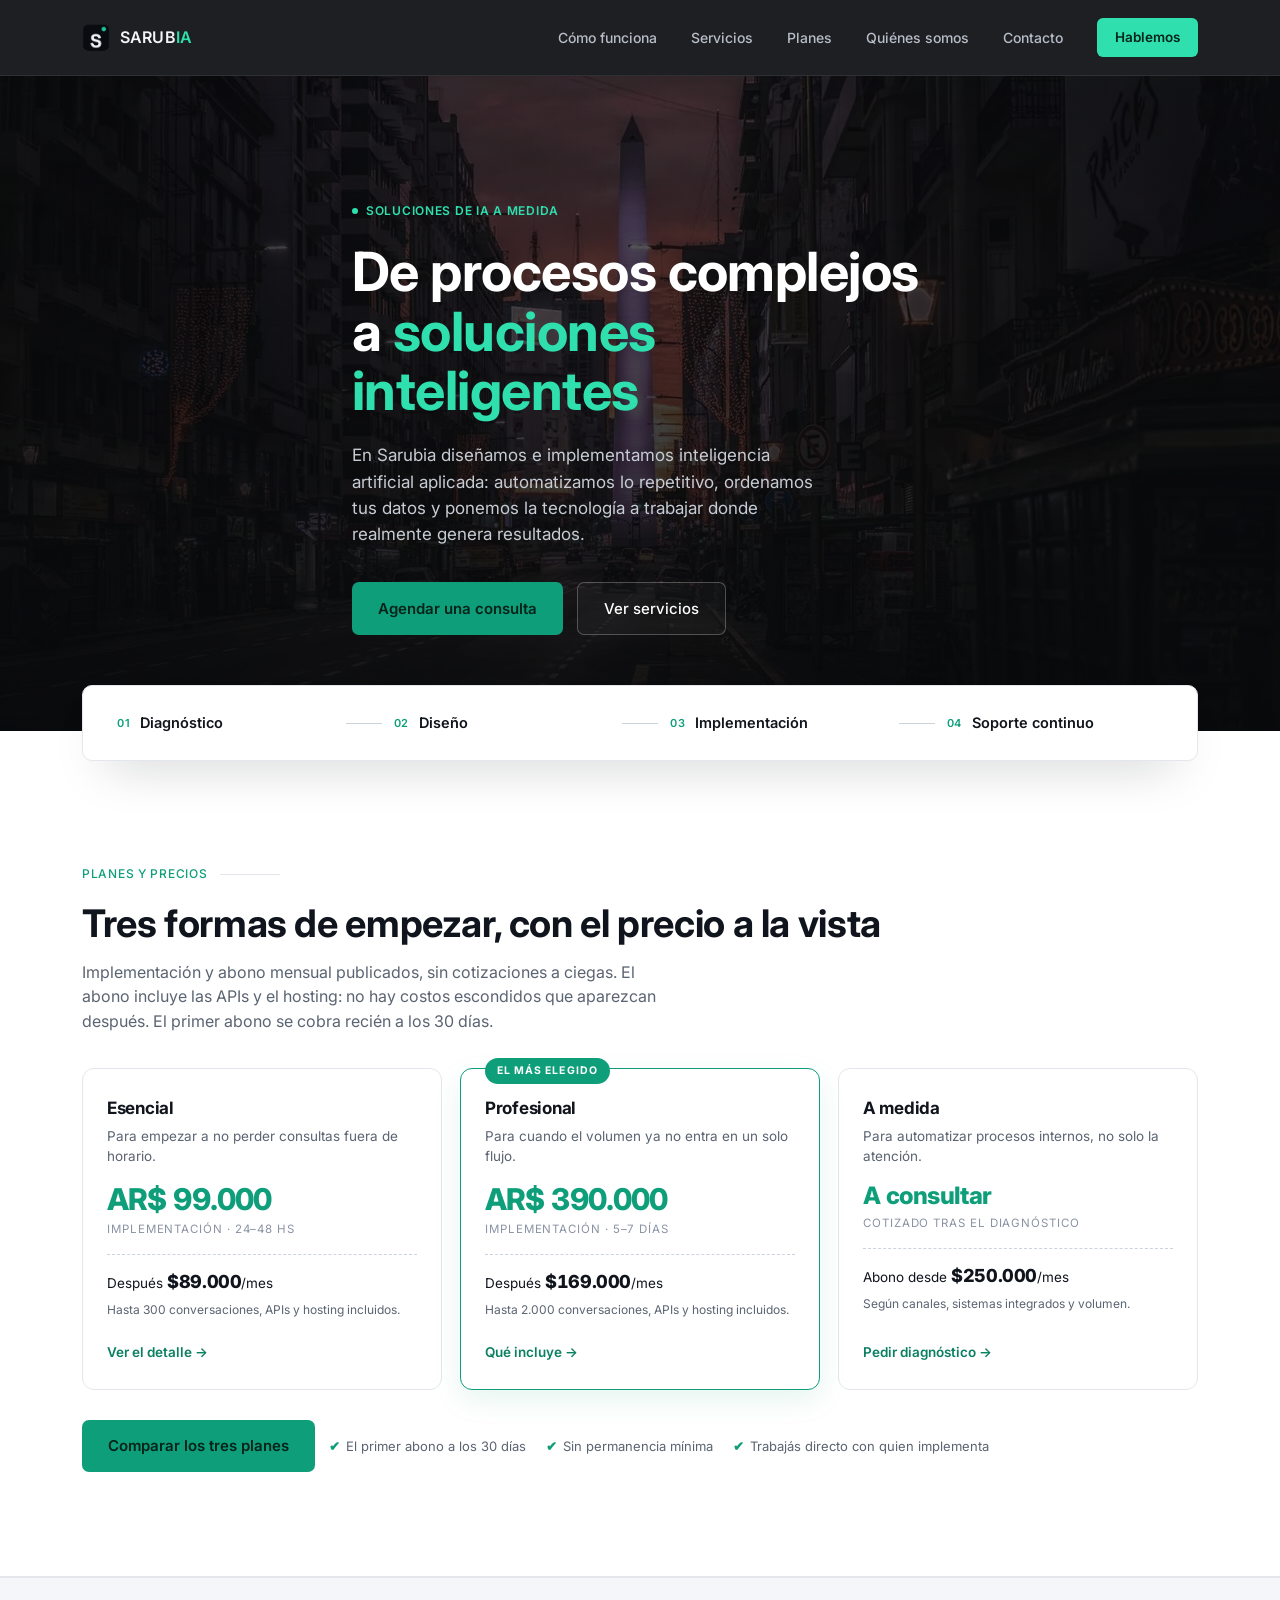
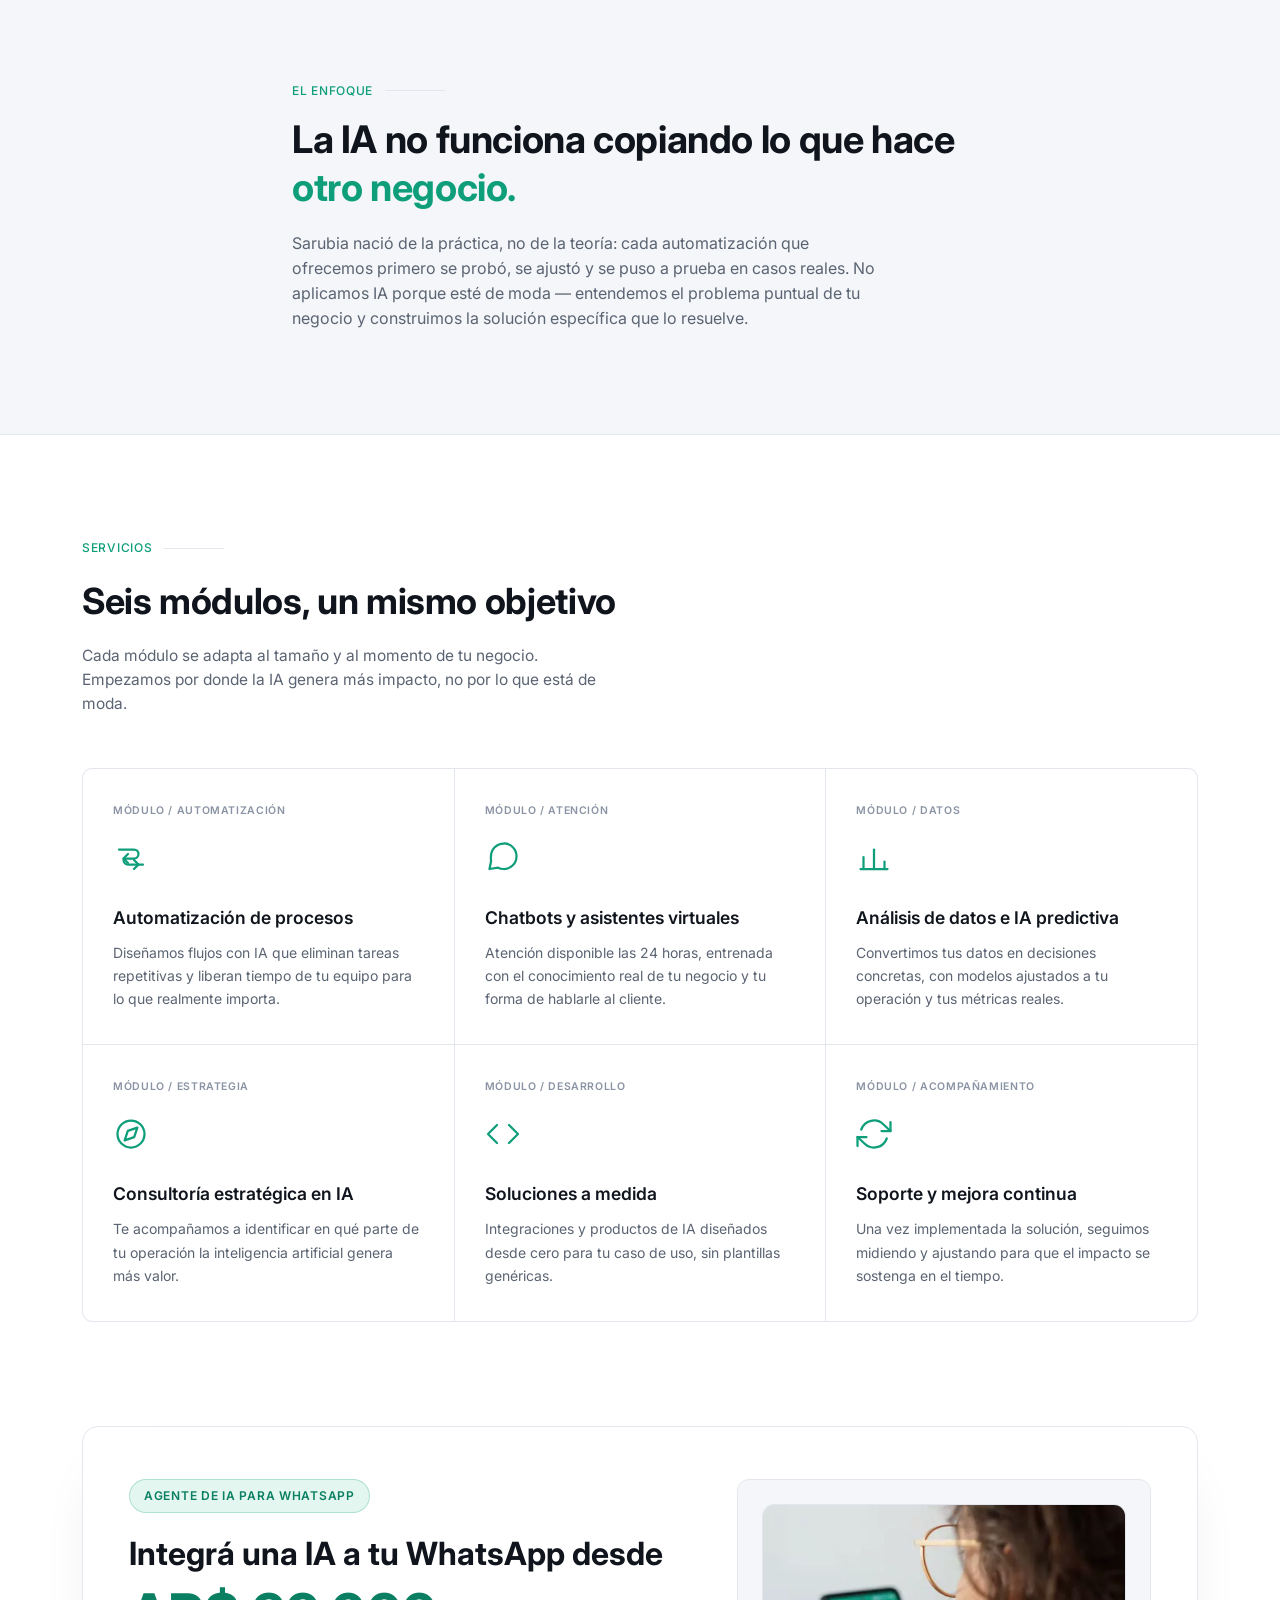
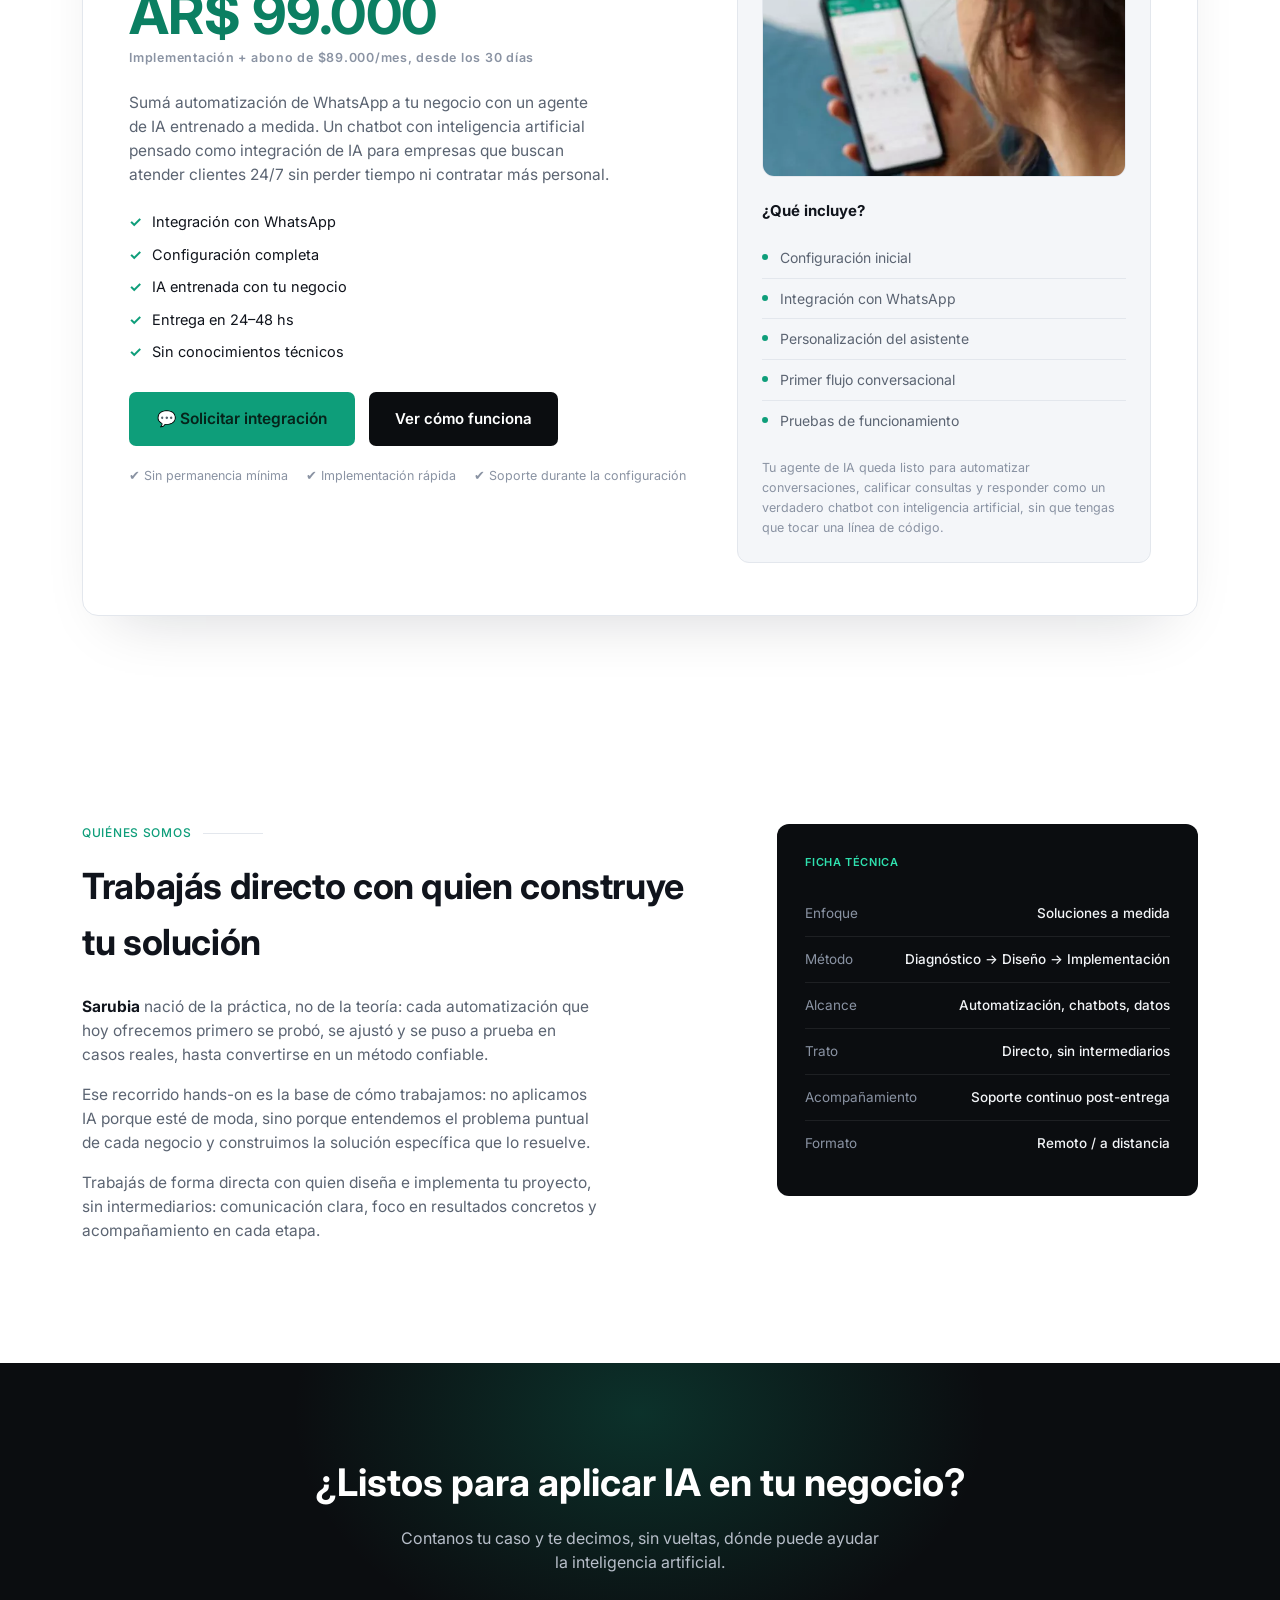
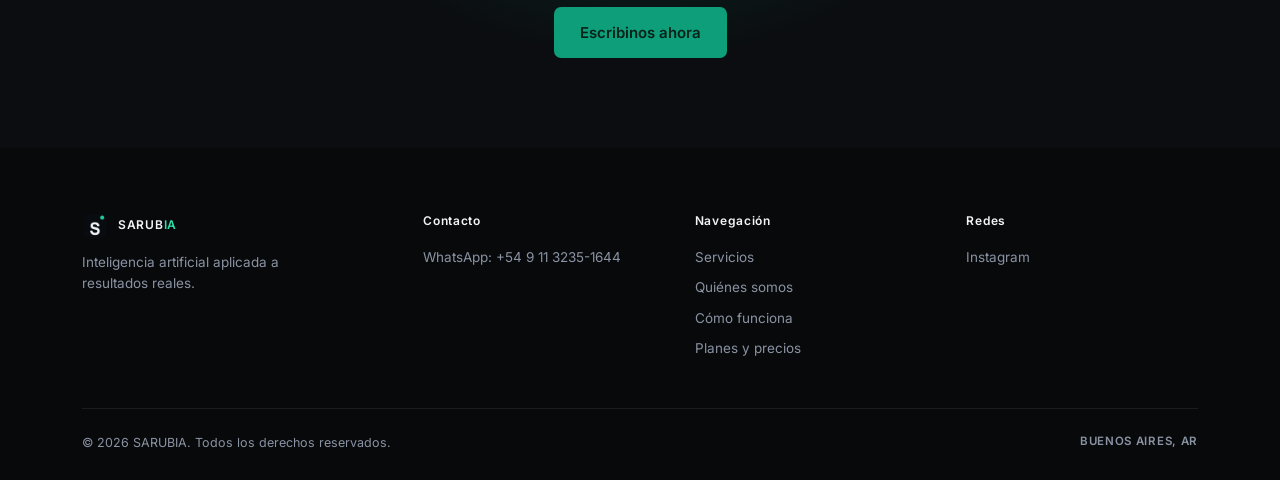
==== commit 959d5bb1: "Agregar la pagina Como funciona Cuarta URL indexable del sitio, y la unica que explica el producto a" ====
--- a/index.html
+++ b/index.html
@@ -432,6 +432,7 @@
       <svg viewBox="0 0 24 24" fill="none" stroke="currentColor" stroke-width="2" stroke-linecap="round"><line x1="3" y1="6" x2="21" y2="6"/><line x1="3" y1="12" x2="21" y2="12"/><line x1="3" y1="18" x2="21" y2="18"/></svg>
     </button>
     <nav id="mainNav">
+      <a href="/como-funciona/">Cómo funciona</a>
       <a href="#servicios">Servicios</a>
       <a href="#planes">Planes</a>
       <a href="#nosotros">Quiénes somos</a>
@@ -686,6 +687,7 @@
           <h4 class="mono">Navegación</h4>
           <a href="#servicios">Servicios</a>
           <a href="#nosotros">Quiénes somos</a>
+          <a href="/como-funciona/">Cómo funciona</a>
           <a href="/planes/">Planes y precios</a>
         </div>
         <div class="footer-col">
